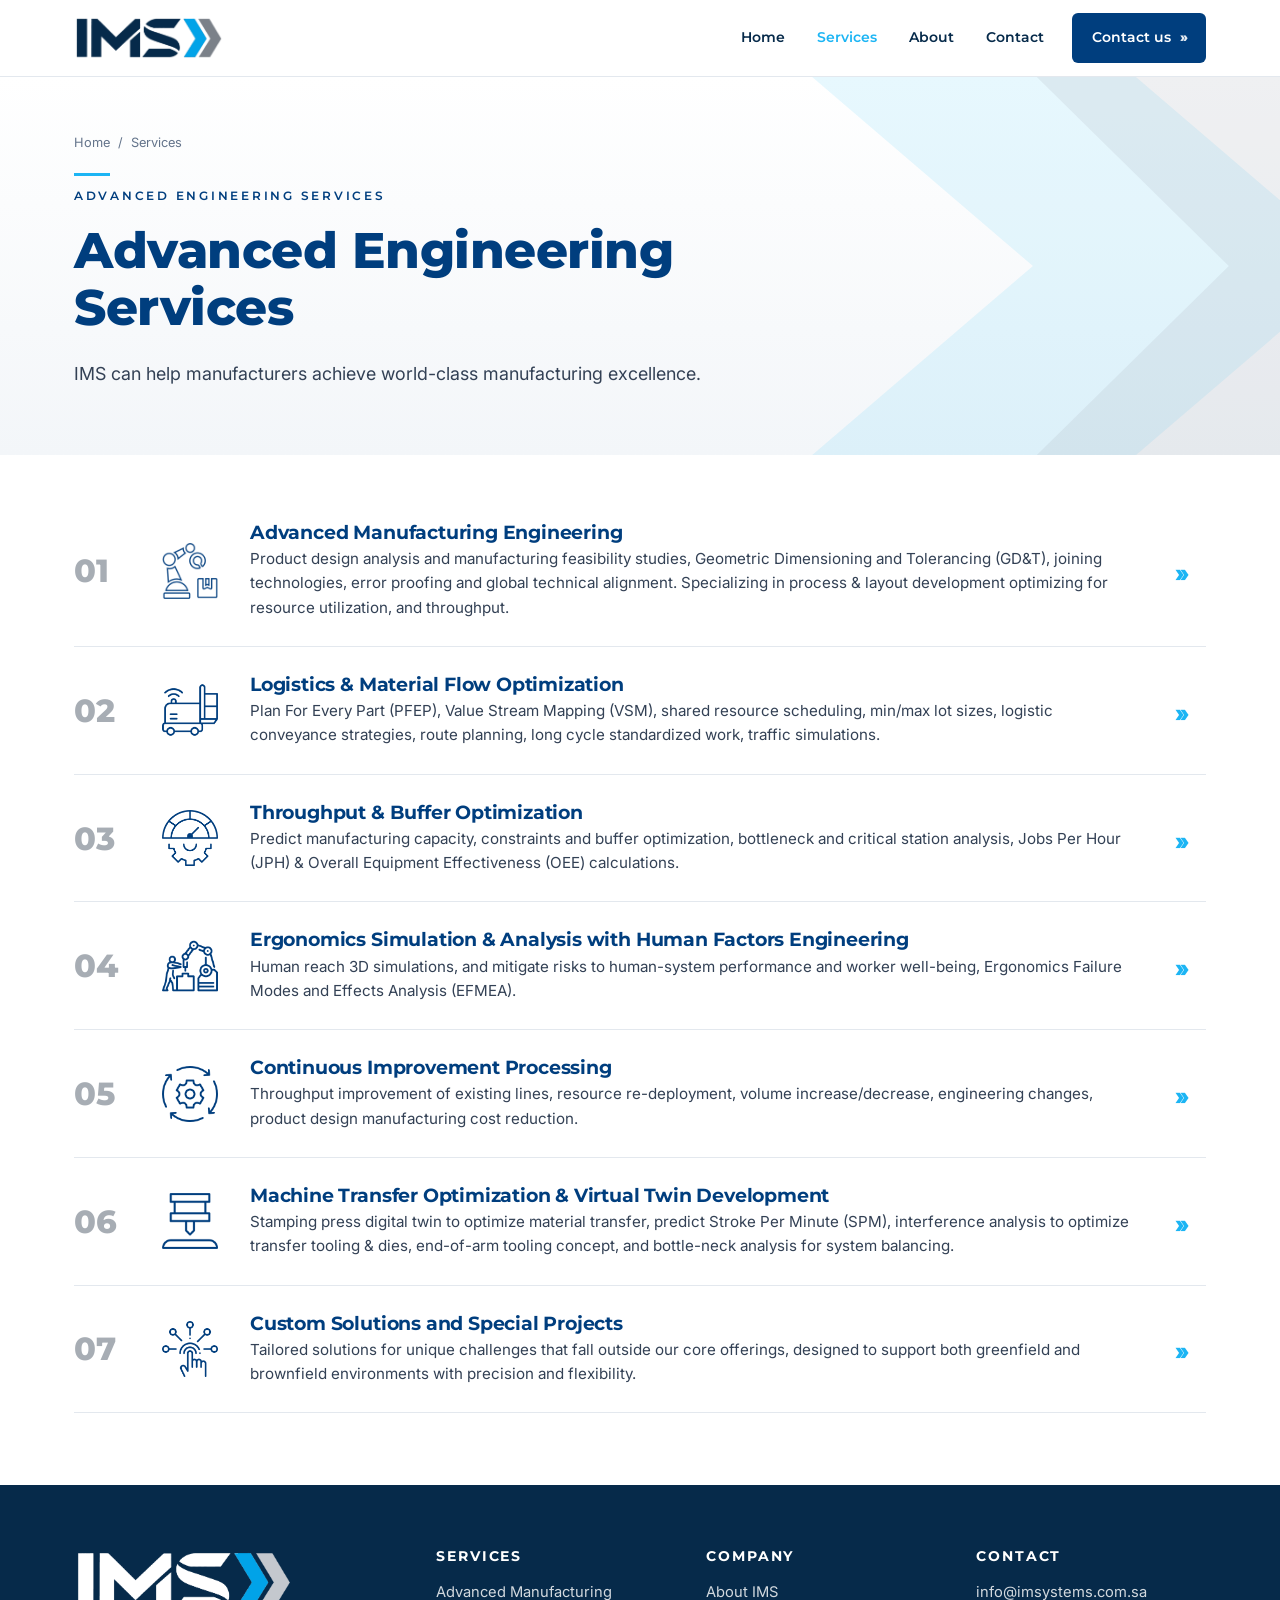
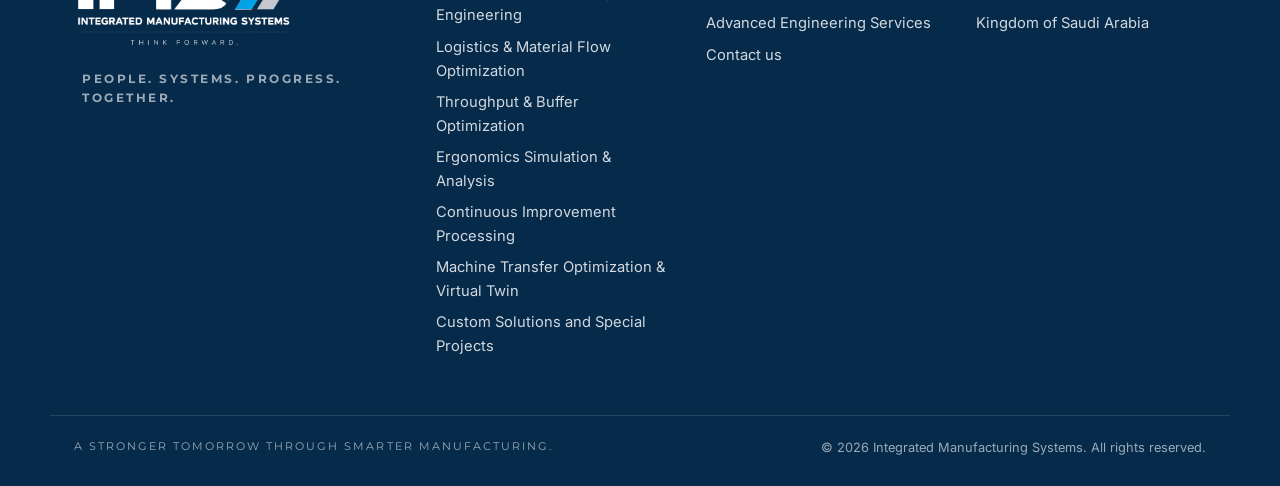
==== services/index.html @ 2db000b2 "Build the IMS static site from the CAT service sheets Seven service pages, services index, home, con" ====
<!DOCTYPE html>
<html lang="en">
<head>
<meta charset="utf-8">
<meta name="viewport" content="width=device-width, initial-scale=1">
<title>Services — Integrated Manufacturing Systems</title>
<meta name="description" content="Seven advanced engineering services: manufacturing engineering, logistics and material flow, throughput and buffer optimization, ergonomics simulation, continuous improvement, press transfer digital twins and special projects.">
<link rel="canonical" href="https://imsystems.com.sa/services/index.html">
<meta property="og:type" content="website">
<meta property="og:site_name" content="Integrated Manufacturing Systems">
<meta property="og:title" content="Services — Integrated Manufacturing Systems">
<meta property="og:description" content="Seven advanced engineering services: manufacturing engineering, logistics and material flow, throughput and buffer optimization, ergonomics simulation, continuous improvement, press transfer digital twins and special projects.">
<meta property="og:url" content="https://imsystems.com.sa/services/index.html">
<meta property="og:image" content="https://imsystems.com.sa/assets/brand/ims-logo.png">
<meta name="theme-color" content="#003E7E">
<link rel="icon" type="image/png" sizes="32x32" href="../assets/brand/favicon-32.png">
<link rel="icon" type="image/png" sizes="64x64" href="../assets/brand/favicon-64.png">
<link rel="apple-touch-icon" href="../assets/brand/apple-touch-icon.png">
<link rel="preconnect" href="https://fonts.googleapis.com">
<link rel="preconnect" href="https://fonts.gstatic.com" crossorigin>
<link href="https://fonts.googleapis.com/css2?family=Montserrat:wght@500;600;700;800&family=Inter:wght@400;500;600&display=swap" rel="stylesheet">
<link rel="stylesheet" href="../assets/css/site.css">
</head>
<body>
<a class="skip" href="#main">Skip to content</a>
<header class="site-header">
  <div class="wrap">
    <a class="brand" href="../index.html" aria-label="Integrated Manufacturing Systems home">
      <img src="../assets/brand/ims-wordmark.png" alt="Integrated Manufacturing Systems" width="170" height="50">
    </a>
    <button class="nav-toggle" aria-expanded="false" aria-controls="nav" aria-label="Menu"><span></span><span></span><span></span></button>
    <nav id="nav" class="nav">
      <ul>
        <li><a href="../index.html">Home</a></li>
        <li class="has-sub"><a href="../services/index.html" class="active" aria-haspopup="true">Services</a>
          <ul class="sub"><li><a href="../services/advanced-manufacturing-engineering.html"><span class="n">01</span>Advanced Manufacturing Engineering</a></li><li><a href="../services/logistics-material-flow-optimization.html"><span class="n">02</span>Logistics &amp; Material Flow Optimization</a></li><li><a href="../services/throughput-buffer-optimization.html"><span class="n">03</span>Throughput &amp; Buffer Optimization</a></li><li><a href="../services/ergonomics-simulation-human-factors.html"><span class="n">04</span>Ergonomics Simulation &amp; Analysis</a></li><li><a href="../services/continuous-improvement-processing.html"><span class="n">05</span>Continuous Improvement Processing</a></li><li><a href="../services/machine-transfer-optimization-virtual-twin.html"><span class="n">06</span>Machine Transfer Optimization &amp; Virtual Twin</a></li><li><a href="../services/custom-solutions-special-projects.html"><span class="n">07</span>Custom Solutions and Special Projects</a></li><li class="all"><a href="../services/index.html">All services <span class="arr" aria-hidden="true">&rsaquo;&rsaquo;</span></a></li></ul>
        </li>
        <li><a href="../index.html#about">About</a></li>
        <li><a href="../contact.html">Contact</a></li>
        <li class="cta"><a class="btn btn-primary" href="../contact.html">Contact us <span class="arr" aria-hidden="true">&rsaquo;&rsaquo;</span></a></li>
      </ul>
    </nav>
  </div>
</header>
<main id="main">

<section class="hero page-hero">
  <div class="chev-bg" aria-hidden="true"><i class="b1"></i><i class="b2"></i></div>
  <div class="wrap">
    <nav class="crumbs" aria-label="Breadcrumb"><a href="../index.html">Home</a><span>/</span><span>Services</span></nav>
    <p class="kicker">Advanced Engineering Services</p>
    <h1>Advanced Engineering Services</h1>
    <p class="lead">IMS can help manufacturers achieve world-class manufacturing excellence.</p>
  </div>
</section>
<section class="svc-list">
  <div class="wrap"><a class="svc-row" href="advanced-manufacturing-engineering.html">
  <span class="num">01</span>
  <img class="ico ico-n" src="../assets/icons/555bf17d9e-n.png" alt="" loading="lazy" width="64" height="64">
  <div><h3>Advanced Manufacturing Engineering</h3><p>Product design analysis and manufacturing feasibility studies, Geometric Dimensioning and Tolerancing (GD&amp;T), joining technologies, error proofing and global technical alignment. Specializing in process &amp; layout development optimizing for resource utilization, and throughput.</p></div>
  <span class="more"><span class="arr" aria-hidden="true">&rsaquo;&rsaquo;</span></span>
</a><a class="svc-row" href="logistics-material-flow-optimization.html">
  <span class="num">02</span>
  <img class="ico ico-n" src="../assets/icons/31b74d6e16-n.png" alt="" loading="lazy" width="64" height="64">
  <div><h3>Logistics &amp; Material Flow Optimization</h3><p>Plan For Every Part (PFEP), Value Stream Mapping (VSM), shared resource scheduling, min/max lot sizes, logistic conveyance strategies, route planning, long cycle standardized work, traffic simulations.</p></div>
  <span class="more"><span class="arr" aria-hidden="true">&rsaquo;&rsaquo;</span></span>
</a><a class="svc-row" href="throughput-buffer-optimization.html">
  <span class="num">03</span>
  <img class="ico ico-n" src="../assets/icons/7455bfca77-n.png" alt="" loading="lazy" width="64" height="64">
  <div><h3>Throughput &amp; Buffer Optimization</h3><p>Predict manufacturing capacity, constraints and buffer optimization, bottleneck and critical station analysis, Jobs Per Hour (JPH) &amp; Overall Equipment Effectiveness (OEE) calculations.</p></div>
  <span class="more"><span class="arr" aria-hidden="true">&rsaquo;&rsaquo;</span></span>
</a><a class="svc-row" href="ergonomics-simulation-human-factors.html">
  <span class="num">04</span>
  <img class="ico ico-n" src="../assets/icons/2e7cdf34a5-n.png" alt="" loading="lazy" width="64" height="64">
  <div><h3>Ergonomics Simulation &amp; Analysis with Human Factors Engineering</h3><p>Human reach 3D simulations, and mitigate risks to human-system performance and worker well-being, Ergonomics Failure Modes and Effects Analysis (EFMEA).</p></div>
  <span class="more"><span class="arr" aria-hidden="true">&rsaquo;&rsaquo;</span></span>
</a><a class="svc-row" href="continuous-improvement-processing.html">
  <span class="num">05</span>
  <img class="ico ico-n" src="../assets/icons/ccd4ab29f4-n.png" alt="" loading="lazy" width="64" height="64">
  <div><h3>Continuous Improvement Processing</h3><p>Throughput improvement of existing lines, resource re-deployment, volume increase/decrease, engineering changes, product design manufacturing cost reduction.</p></div>
  <span class="more"><span class="arr" aria-hidden="true">&rsaquo;&rsaquo;</span></span>
</a><a class="svc-row" href="machine-transfer-optimization-virtual-twin.html">
  <span class="num">06</span>
  <img class="ico ico-n" src="../assets/icons/86a2eb53f9-n.png" alt="" loading="lazy" width="64" height="64">
  <div><h3>Machine Transfer Optimization &amp; Virtual Twin Development</h3><p>Stamping press digital twin to optimize material transfer, predict Stroke Per Minute (SPM), interference analysis to optimize transfer tooling &amp; dies, end-of-arm tooling concept, and bottle-neck analysis for system balancing.</p></div>
  <span class="more"><span class="arr" aria-hidden="true">&rsaquo;&rsaquo;</span></span>
</a><a class="svc-row" href="custom-solutions-special-projects.html">
  <span class="num">07</span>
  <img class="ico ico-n" src="../assets/icons/bcd953792a-n.png" alt="" loading="lazy" width="64" height="64">
  <div><h3>Custom Solutions and Special Projects</h3><p>Tailored solutions for unique challenges that fall outside our core offerings, designed to support both greenfield and brownfield environments with precision and flexibility.</p></div>
  <span class="more"><span class="arr" aria-hidden="true">&rsaquo;&rsaquo;</span></span>
</a></div>
</section>
</main>
<footer class="site-footer">
  <div class="wrap grid-4">
    <div class="f-brand">
      <img src="../assets/brand/ims-logo-white.png" alt="Integrated Manufacturing Systems — Think Forward." width="220" height="100">
      <p class="tag">People. Systems. Progress. Together.</p>
    </div>
    <div>
      <h4>Services</h4>
      <ul class="f-links"><li><a href="../services/advanced-manufacturing-engineering.html">Advanced Manufacturing Engineering</a></li><li><a href="../services/logistics-material-flow-optimization.html">Logistics &amp; Material Flow Optimization</a></li><li><a href="../services/throughput-buffer-optimization.html">Throughput &amp; Buffer Optimization</a></li><li><a href="../services/ergonomics-simulation-human-factors.html">Ergonomics Simulation &amp; Analysis</a></li><li><a href="../services/continuous-improvement-processing.html">Continuous Improvement Processing</a></li><li><a href="../services/machine-transfer-optimization-virtual-twin.html">Machine Transfer Optimization &amp; Virtual Twin</a></li><li><a href="../services/custom-solutions-special-projects.html">Custom Solutions and Special Projects</a></li></ul>
    </div>
    <div>
      <h4>Company</h4>
      <ul class="f-links">
        <li><a href="../index.html#about">About IMS</a></li>
        <li><a href="../services/index.html">Advanced Engineering Services</a></li>
        <li><a href="../contact.html">Contact us</a></li>
      </ul>
    </div>
    <div>
      <h4>Contact</h4>
      <ul class="f-links">
        <li><a href="mailto:info@imsystems.com.sa">info@imsystems.com.sa</a></li>
        
        <li>Kingdom of Saudi Arabia</li>
      </ul>
    </div>
  </div>
  <div class="wrap f-bottom">
    <span>A stronger tomorrow through smarter manufacturing.</span>
    <span>&copy; 2026 Integrated Manufacturing Systems. All rights reserved.</span>
  </div>
</footer>
<script src="../assets/js/site.js"></script>
</body>
</html>
---- assets/css/site.css ----
/* IMS — Integrated Manufacturing Systems
   Colour identity: Deep Engineering Blue #003E7E (primary), Forward Blue #1CB5F4 (accent, sparingly),
   Precision Silver #A7ADB4 (secondary accent), Graphite #334155 (type), White (dominant), Cool Light Gray #F3F6F9. */

:root {
  --navy: #003E7E;
  --navy-deep: #062a4a;
  --blue: #1CB5F4;
  --silver: #A7ADB4;
  --graphite: #334155;
  --ink: #0f172a;
  --white: #ffffff;
  --gray: #F3F6F9;
  --line: #e3e8ee;
  --muted: #64748b;
  --font-head: "Montserrat", "Segoe UI", Arial, sans-serif;
  --font-body: "Inter", "Segoe UI", Arial, sans-serif;
  --wrap: 1180px;
  --radius: 6px;
  --shadow: 0 10px 30px rgba(0, 62, 126, 0.08);
}

* { box-sizing: border-box; }
html { scroll-behavior: smooth; -webkit-text-size-adjust: 100%; }
body {
  margin: 0;
  font-family: var(--font-body);
  font-size: 16px;
  line-height: 1.6;
  color: var(--graphite);
  background: var(--white);
}
img { max-width: 100%; height: auto; display: block; }
a { color: var(--navy); text-decoration: none; }
a:hover { color: var(--blue); }
h1, h2, h3, h4 { font-family: var(--font-head); color: var(--navy); line-height: 1.15; margin: 0 0 .5em; letter-spacing: -0.01em; }
h1 { font-size: clamp(2rem, 4.2vw, 3.1rem); font-weight: 800; }
h2 { font-size: clamp(1.6rem, 2.8vw, 2.2rem); font-weight: 700; }
h3 { font-size: 1.15rem; font-weight: 700; }
h4 { font-size: .85rem; font-weight: 700; letter-spacing: .14em; text-transform: uppercase; }
p { margin: 0 0 1em; }
strong { font-weight: 600; color: var(--ink); }
.lead { font-size: 1.12rem; color: var(--graphite); }
.lead.big { font-size: 1.4rem; line-height: 1.5; color: var(--navy-deep); }
.wrap { max-width: var(--wrap); margin: 0 auto; padding: 0 24px; position: relative; }
.grid-2 { display: grid; grid-template-columns: 1fr 1fr; gap: 48px; align-items: start; }
.grid-3 { display: grid; grid-template-columns: repeat(3, 1fr); gap: 28px; }
.grid-4 { display: grid; grid-template-columns: 1.4fr 1fr 1fr 1fr; gap: 40px; }
.gap { gap: 40px; }
.v-center { align-items: center; }
.mt { margin-top: 2rem; }
section { padding: 72px 0; }
.skip { position: absolute; left: -999px; top: 0; background: var(--navy); color: #fff; padding: 8px 12px; }
.skip:focus { left: 8px; z-index: 100; }

/* kicker with a short Forward-Blue rule, like the brochure */
.kicker {
  font-family: var(--font-head);
  font-size: .78rem;
  font-weight: 600;
  letter-spacing: .22em;
  text-transform: uppercase;
  color: var(--navy);
  margin: 0 0 1rem;
}
.kicker::before { content: ""; display: block; width: 36px; height: 3px; background: var(--blue); margin-bottom: 10px; }
.kicker.light { color: #fff; }
.arr { font-family: var(--font-head); font-weight: 800; letter-spacing: -0.15em; margin-left: .35em; color: var(--blue); }
.btn .arr { color: inherit; opacity: .9; }

/* buttons */
.btn {
  display: inline-flex; align-items: center; gap: 4px;
  font-family: var(--font-head); font-weight: 700; font-size: .92rem;
  padding: 13px 22px; border-radius: var(--radius); border: 2px solid transparent;
  transition: background .18s, color .18s, border-color .18s, transform .18s;
}
.btn-primary { background: var(--navy); color: #fff; }
.btn-primary:hover { background: var(--navy-deep); color: #fff; transform: translateY(-1px); }
.btn-ghost { border-color: var(--navy); color: var(--navy); background: transparent; }
.btn-ghost:hover { border-color: var(--blue); color: var(--blue); }
.btn-light { background: #fff; color: var(--navy); }
.btn-light:hover { background: var(--blue); color: #fff; }

/* header */
.site-header { position: sticky; top: 0; z-index: 50; background: rgba(255,255,255,.96); backdrop-filter: blur(8px); border-bottom: 1px solid var(--line); }
.site-header .wrap { display: flex; align-items: center; justify-content: space-between; height: 76px; }
.brand img { width: 150px; height: auto; }
.nav ul { list-style: none; margin: 0; padding: 0; display: flex; align-items: center; gap: 4px; }
.nav > ul > li > a { display: block; padding: 10px 14px; font-family: var(--font-head); font-weight: 600; font-size: .9rem; color: var(--navy-deep); border-radius: var(--radius); }
.nav > ul > li > a:hover, .nav > ul > li > a.active { color: var(--blue); }
.nav .cta { margin-left: 10px; }
.nav .cta a { padding: 11px 18px; color: #fff; }
.nav .cta a:hover { color: #fff; }
.has-sub { position: relative; }
.nav .sub {
  position: absolute; top: 100%; left: 0; min-width: 320px; background: #fff; border: 1px solid var(--line);
  border-top: 3px solid var(--blue); box-shadow: var(--shadow); padding: 8px 0; display: none; flex-direction: column; align-items: stretch; gap: 0;
}
.sub li { width: 100%; }
.nav .has-sub:hover .sub, .nav .has-sub:focus-within .sub, .nav .has-sub.open .sub { display: flex; }
.sub li a { display: flex; gap: 12px; align-items: baseline; padding: 9px 18px; font-size: .9rem; color: var(--graphite); }
.sub li a:hover { background: var(--gray); color: var(--navy); }
.sub .n { font-family: var(--font-head); font-weight: 700; color: var(--silver); font-size: .75rem; }
.sub .all a { color: var(--navy); font-weight: 600; border-top: 1px solid var(--line); margin-top: 6px; padding-top: 12px; }
.nav-toggle { display: none; background: none; border: 0; width: 44px; height: 44px; cursor: pointer; padding: 10px; }
.nav-toggle span { display: block; height: 2px; background: var(--navy); margin: 5px 0; transition: transform .2s, opacity .2s; }

/* hero + angular chevron backdrop (brand graphic element) */
.hero { position: relative; overflow: hidden; background: linear-gradient(180deg, #fff 0%, var(--gray) 100%); padding: 64px 0 56px; }
.chev-bg { position: absolute; inset: 0; pointer-events: none; }
.chev-bg i { position: absolute; display: block; }
.chev-bg .b1 { right: -6%; top: -10%; width: 46%; height: 120%; background: rgba(28,181,244,.10); clip-path: polygon(0 0, 55% 0, 100% 50%, 55% 100%, 0 100%, 45% 50%); }
.chev-bg .b2 { right: -18%; top: -10%; width: 40%; height: 120%; background: rgba(167,173,180,.18); clip-path: polygon(0 0, 55% 0, 100% 50%, 55% 100%, 0 100%, 45% 50%); }
.chev-bg .b3 { left: -22%; bottom: -60%; width: 40%; height: 120%; background: rgba(0,62,126,.06); clip-path: polygon(0 0, 55% 0, 100% 50%, 55% 100%, 0 100%, 45% 50%); }
.chev-bg.small .b1 { right: -10%; width: 60%; }
.chev-bg.small .b2 { right: -30%; width: 55%; }
.hero .grid-2 { align-items: center; }
.hero-text h1 { margin-bottom: .6em; }
.hero-media img { width: 100%; max-height: 520px; object-fit: contain; filter: drop-shadow(0 24px 40px rgba(0,62,126,.18)); }
.home-hero { padding: 72px 0 40px; }
.actions { display: flex; flex-wrap: wrap; gap: 12px; margin-top: 1.4rem; }
.page-hero { padding: 56px 0 48px; }
.page-hero h1 { max-width: 780px; }
.crumbs { font-size: .8rem; color: var(--muted); margin-bottom: 1.2rem; display: flex; gap: 8px; }
.crumbs a { color: var(--muted); }
.crumbs a:hover { color: var(--blue); }

/* pillars strip: DESIGN. SIMULATE. OPTIMIZE. */
.pillars { padding: 28px 0; border-top: 1px solid var(--line); border-bottom: 1px solid var(--line); }
.pillar-row { display: flex; align-items: center; gap: 20px; }
.pillar-row.right { justify-content: flex-end; }
.chev { width: 54px; height: 36px; flex: none; }
.pillar-words { display: flex; flex-wrap: wrap; gap: 6px 28px; font-family: var(--font-head); font-weight: 700; letter-spacing: .28em; text-transform: uppercase; font-size: .9rem; color: var(--navy); }
.pillar-sub { margin: 10px 0 0 74px; font-family: var(--font-head); letter-spacing: .32em; text-transform: uppercase; font-size: .72rem; color: var(--silver); }

/* about */
.about .panel { position: relative; overflow: hidden; background: var(--gray); border-radius: var(--radius); padding: 40px; display: flex; align-items: center; justify-content: center; min-height: 420px; }
.about .panel img { position: relative; z-index: 1; filter: drop-shadow(0 18px 30px rgba(0,62,126,.18)); }
.panel { background: var(--gray); border-radius: var(--radius); padding: 32px; }

/* sections */
.sec-head { max-width: 820px; margin-bottom: 40px; }
.sec-head.with-chev { display: flex; align-items: center; gap: 18px; }
.sec-head.with-chev h2 { margin: 0; }
.sec-head.with-chev h2 strong { color: var(--navy); font-weight: 800; }
.services { background: var(--gray); }
.card { background: #fff; border-radius: var(--radius); padding: 28px; border: 1px solid var(--line); display: flex; flex-direction: column; gap: 10px; transition: transform .18s, box-shadow .18s, border-color .18s; color: var(--graphite); }
.card:hover { transform: translateY(-4px); box-shadow: var(--shadow); border-color: rgba(28,181,244,.5); color: var(--graphite); }
.card-top { display: flex; align-items: center; justify-content: space-between; }
.card .num { font-family: var(--font-head); font-weight: 800; font-size: 1.6rem; color: var(--silver); }
.ico { width: 56px; height: 56px; object-fit: contain; }
.card h3 { margin: 6px 0 0; font-size: 1.1rem; }
.card p { font-size: .93rem; margin: 0; flex: 1; }
.more { font-family: var(--font-head); font-weight: 700; font-size: .85rem; color: var(--blue); margin-top: 6px; }

/* navy band */
.band-navy { background: var(--navy); color: #fff; position: relative; overflow: hidden; }
.band-navy h2, .band-navy .lead { color: #fff; }
.band-navy::after { content: ""; position: absolute; right: -8%; top: -20%; width: 34%; height: 140%; background: rgba(255,255,255,.06); clip-path: polygon(0 0, 55% 0, 100% 50%, 55% 100%, 0 100%, 45% 50%); }
.band-cta { display: flex; justify-content: flex-end; }

/* services index list */
.svc-list { padding-top: 40px; }
.svc-row { display: grid; grid-template-columns: 64px 64px 1fr 40px; gap: 24px; align-items: center; padding: 26px 0; border-bottom: 1px solid var(--line); color: var(--graphite); }
.svc-row:hover { color: var(--graphite); }
.svc-row:hover h3 { color: var(--blue); }
.svc-row .num { font-family: var(--font-head); font-weight: 800; font-size: 2rem; color: var(--silver); }
.svc-row h3 { margin: 0 0 4px; font-size: 1.2rem; }
.svc-row p { margin: 0; font-size: .95rem; }
.svc-row .more { font-size: 1.6rem; }

/* service page */
.svc-hero { padding: 48px 0 40px; }
.num-title { display: flex; align-items: flex-start; gap: 18px; }
.big-num { font-family: var(--font-head); font-weight: 800; font-size: clamp(4rem, 8vw, 6rem); line-height: .85; color: var(--blue); }
.question { background: var(--navy); color: #fff; padding: 56px 0; position: relative; overflow: hidden; }
.question .wrap { display: flex; align-items: center; gap: 32px; }
.question h2 { color: #fff; font-weight: 600; font-size: clamp(1.4rem, 2.6vw, 2rem); max-width: 720px; margin: 0; }
.qmark { font-family: var(--font-head); font-weight: 800; font-size: 9rem; line-height: .8; color: rgba(255,255,255,.14); position: absolute; right: 8%; top: -14px; }
.question::before { content: ""; position: absolute; left: -6%; top: 0; width: 18%; height: 100%; background: rgba(28,181,244,.18); clip-path: polygon(0 0, 55% 0, 100% 50%, 55% 100%, 0 100%, 45% 50%); }
.chev-list { list-style: none; padding: 0; margin: 0; }
.chev-list li { position: relative; padding-left: 28px; margin-bottom: 12px; }
.chev-list li::before { content: "\203A\203A"; position: absolute; left: 0; top: -2px; font-family: var(--font-head); font-weight: 800; letter-spacing: -0.15em; color: var(--blue); font-size: 1.15rem; }
.tick-list { list-style: none; padding: 0; margin: 0; }
.tick-list li { position: relative; padding-left: 24px; margin-bottom: 10px; font-size: .95rem; }
.tick-list li::before { content: ""; position: absolute; left: 0; top: 9px; width: 10px; height: 10px; background: var(--navy); clip-path: polygon(0 0, 55% 0, 100% 50%, 55% 100%, 0 100%, 45% 50%); }
.tick-list.two-col { columns: 2; column-gap: 32px; }
.tick-list.two-col li { break-inside: avoid; }
.scope h3 { margin-bottom: 1rem; }

.inputs { background: var(--gray); }
.input-grid { display: grid; grid-template-columns: repeat(auto-fit, minmax(190px, 1fr)); gap: 20px; }
.input-card { display: flex; flex-direction: column; }
.input-head { display: flex; gap: 10px; align-items: flex-start; min-height: 64px; margin-bottom: 12px; }
.input-head .num { font-family: var(--font-head); font-weight: 800; font-size: 2.2rem; line-height: 1; color: var(--navy); }
.input-head h3 { font-size: .95rem; margin: 4px 0 0; line-height: 1.25; }
.input-body { background: var(--navy); color: #fff; border-radius: var(--radius); padding: 20px 18px 16px; flex: 1; display: flex; flex-direction: column; justify-content: space-between; gap: 18px; min-height: 200px; }
.input-body p { margin: 0; font-size: .92rem; line-height: 1.45; }
.input-body .ico { width: 64px; height: 64px; align-self: flex-end; opacity: .95; }

.deliv-grid { gap: 8px 48px; }
.deliv { display: flex; gap: 18px; padding: 22px 0; border-bottom: 1px solid var(--line); }
.deliv .ico { width: 58px; height: 58px; flex: none; }
.deliv h3 { font-size: 1.05rem; margin-bottom: .35em; }
.deliv p { margin: 0; font-size: .93rem; }

.case { background: var(--gray); }
.steps { display: grid; grid-template-columns: repeat(auto-fit, minmax(220px, 1fr)); gap: 20px; }
.step { margin: 0; background: #fff; border: 1px solid var(--line); border-radius: var(--radius); overflow: hidden; }
.step img { width: 100%; aspect-ratio: 3/4; object-fit: cover; }
.step figcaption { padding: 14px 16px 16px; font-size: .88rem; }
.step .lbl { display: block; font-family: var(--font-head); font-weight: 700; font-size: .75rem; letter-spacing: .12em; text-transform: uppercase; color: var(--silver); margin-bottom: 6px; }
.step p { margin: 8px 0 0; }
.tag { display: inline-block; font-family: var(--font-head); font-weight: 700; font-size: .72rem; letter-spacing: .06em; padding: 3px 8px; border-radius: 3px; text-transform: uppercase; }
.tag.red { background: #fde8e8; color: #b91c1c; }
.tag.amber { background: #fff4d6; color: #92400e; }
.tag.green { background: #e2f7ea; color: #15803d; }
.compare .cmp { margin: 0; }
.compare .pair { display: grid; grid-template-columns: 1fr 1fr; gap: 10px; background: var(--gray); padding: 10px; border-radius: var(--radius); }
.compare .pair img { width: 100%; aspect-ratio: 4/3; object-fit: cover; background: #fff; border: 1px solid var(--line); }
.compare figcaption { padding: 12px 4px; font-family: var(--font-head); font-weight: 600; color: var(--navy); display: flex; gap: 10px; align-items: center; }
.gallery { background: var(--gray); }
.gal { display: grid; grid-template-columns: repeat(auto-fit, minmax(280px, 1fr)); gap: 20px; }
.gal figure { margin: 0; background: #fff; border: 1px solid var(--line); border-radius: var(--radius); overflow: hidden; }
.gal figure.wide { grid-column: 1 / -1; }
.gal img { width: 100%; aspect-ratio: 16/10; object-fit: cover; }
.gal figure.wide img { aspect-ratio: auto; }
.gal figcaption { padding: 12px 16px; font-size: .88rem; color: var(--muted); }

/* CTA band, echoes the service sheet footer */
.cta-band { background: var(--gray); padding: 0; }
.cta-band .grid-2 { grid-template-columns: 320px 1fr; gap: 40px; }
.cta-block { background: var(--navy); color: #fff; font-family: var(--font-head); font-weight: 800; font-size: 2rem; padding: 48px 32px; clip-path: polygon(0 0, 88% 0, 100% 50%, 88% 100%, 0 100%); }
.cta-text { padding: 24px 0; }
.cta-text .lead { margin-bottom: .6rem; color: var(--navy-deep); }
.mail { font-family: var(--font-head); font-weight: 700; color: var(--navy); }
.mail::before { content: "\2709"; margin-right: 8px; color: var(--blue); }
.pager { display: grid; grid-template-columns: 1fr auto 1fr; gap: 20px; padding: 32px 24px; align-items: center; }
.pager a { display: flex; flex-direction: column; font-family: var(--font-head); font-weight: 700; color: var(--navy); }
.pager small { font-weight: 500; color: var(--muted); font-size: .72rem; letter-spacing: .1em; text-transform: uppercase; }
.pager .next { text-align: right; }
.pager .all { color: var(--blue); }

/* special projects */
.samples { background: var(--gray); }
.sample { position: relative; background: var(--navy); color: #fff; border-radius: var(--radius); padding: 30px 32px 28px; overflow: hidden; }
.sample h3 { color: #fff; margin-bottom: .5em; position: relative; }
.sample p { margin: 0; font-size: .95rem; position: relative; }
.sample .num { position: absolute; right: 18px; bottom: -22px; font-family: var(--font-head); font-weight: 800; font-size: 6rem; color: rgba(255,255,255,.08); line-height: 1; }
.intro { padding-bottom: 24px; }

/* contact */
.c-card .c-item { margin-bottom: 22px; }
.c-card h3 { font-size: .8rem; letter-spacing: .16em; text-transform: uppercase; color: var(--silver); margin-bottom: .3em; }
.c-card p { margin: 0; font-size: 1.05rem; }

/* footer */
.site-footer { background: var(--navy-deep); color: rgba(255,255,255,.82); padding: 64px 0 28px; font-size: .92rem; }
.site-footer h4 { color: #fff; margin-bottom: 1rem; }
.site-footer a { color: rgba(255,255,255,.82); }
.site-footer a:hover { color: var(--blue); }
.f-links { list-style: none; padding: 0; margin: 0; }
.f-links li { margin-bottom: 8px; }
.f-brand img { width: 220px; margin-bottom: 18px; }
.f-brand .tag { font-family: var(--font-head); letter-spacing: .22em; text-transform: uppercase; font-size: .72rem; color: rgba(255,255,255,.6); }
.f-bottom { display: flex; justify-content: space-between; flex-wrap: wrap; gap: 10px; margin-top: 48px; padding-top: 22px; border-top: 1px solid rgba(255,255,255,.12); font-size: .8rem; color: rgba(255,255,255,.6); }
.f-bottom span:first-child { font-family: var(--font-head); letter-spacing: .18em; text-transform: uppercase; font-size: .7rem; }

/* responsive */
@media (max-width: 1000px) {
  .grid-3 { grid-template-columns: 1fr 1fr; }
  .grid-4 { grid-template-columns: 1fr 1fr; }
  .nav .cta { display: none; }
}
@media (max-width: 820px) {
  section { padding: 56px 0; }
  .grid-2 { grid-template-columns: 1fr; gap: 32px; }
  .hero .grid-2 { gap: 24px; }
  .hero-media img { max-height: 340px; }
  .cta-band .grid-2 { grid-template-columns: 1fr; gap: 0; }
  .cta-block { clip-path: polygon(0 0, 100% 0, 100% 80%, 50% 100%, 0 80%); padding: 32px; font-size: 1.6rem; }
  .cta-text { padding: 24px; }
  .band-cta { justify-content: flex-start; }
  .svc-row { grid-template-columns: 48px 1fr 32px; }
  .svc-row .ico { display: none; }
  .qmark { font-size: 6rem; right: 4%; }
  .pillar-sub { margin-left: 0; }
  .tick-list.two-col { columns: 1; }
  .pager { grid-template-columns: 1fr; text-align: left; }
  .pager .next { text-align: left; }
  /* mobile nav */
  .nav-toggle { display: block; }
  .nav { position: absolute; top: 76px; left: 0; right: 0; background: #fff; border-bottom: 1px solid var(--line); box-shadow: var(--shadow); display: none; }
  .nav.open { display: block; }
  .nav ul { flex-direction: column; align-items: stretch; gap: 0; padding: 8px 0; }
  .nav > ul > li > a { padding: 14px 24px; }
  .nav .sub { position: static; display: none; border: 0; box-shadow: none; padding: 0 0 8px; background: var(--gray); }
  .nav .has-sub:hover .sub, .nav .has-sub:focus-within .sub { display: none; }
  .nav .has-sub.open .sub, .nav .has-sub.open:hover .sub { display: flex; }
  .nav .cta { display: block; padding: 8px 24px; }
}
@media (max-width: 560px) {
  .grid-3, .grid-4 { grid-template-columns: 1fr; }
  .input-grid { grid-template-columns: 1fr 1fr; }
  .num-title { flex-direction: column; gap: 4px; }
  .brand img { width: 128px; }
}
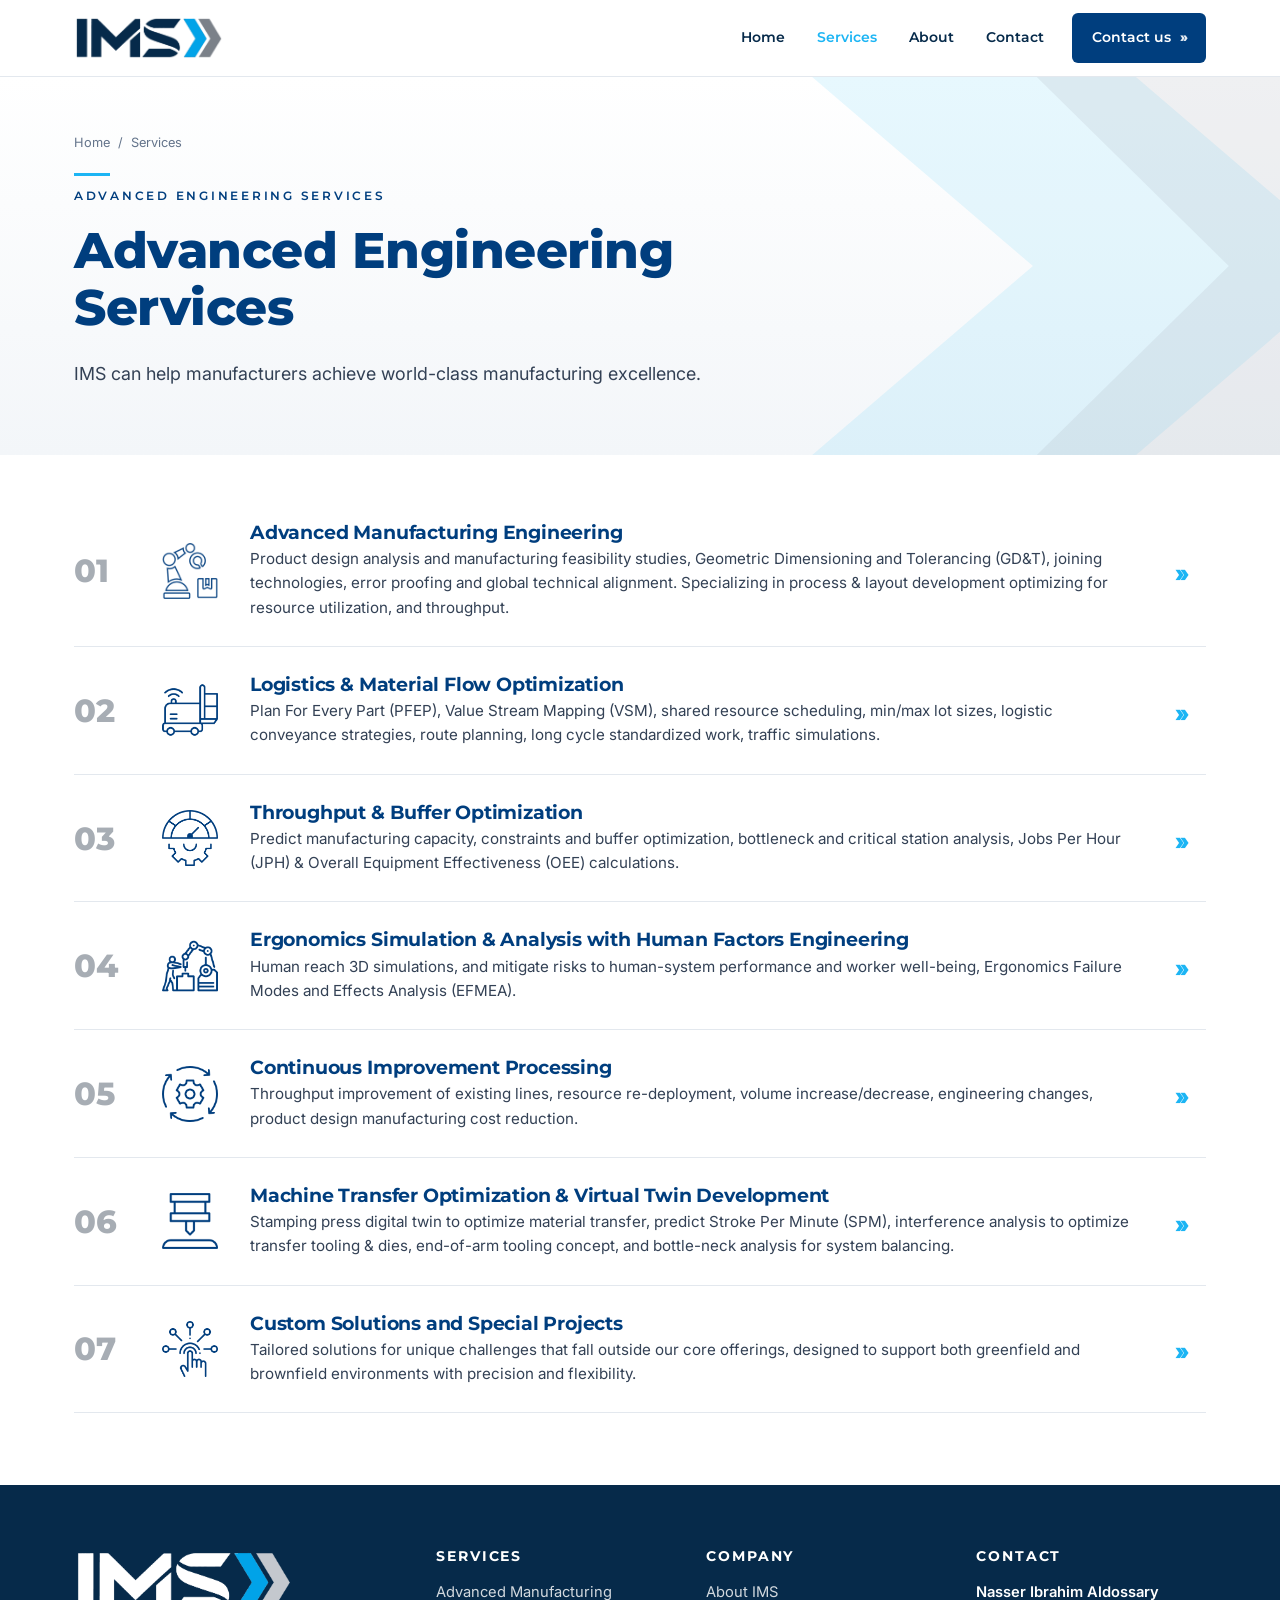
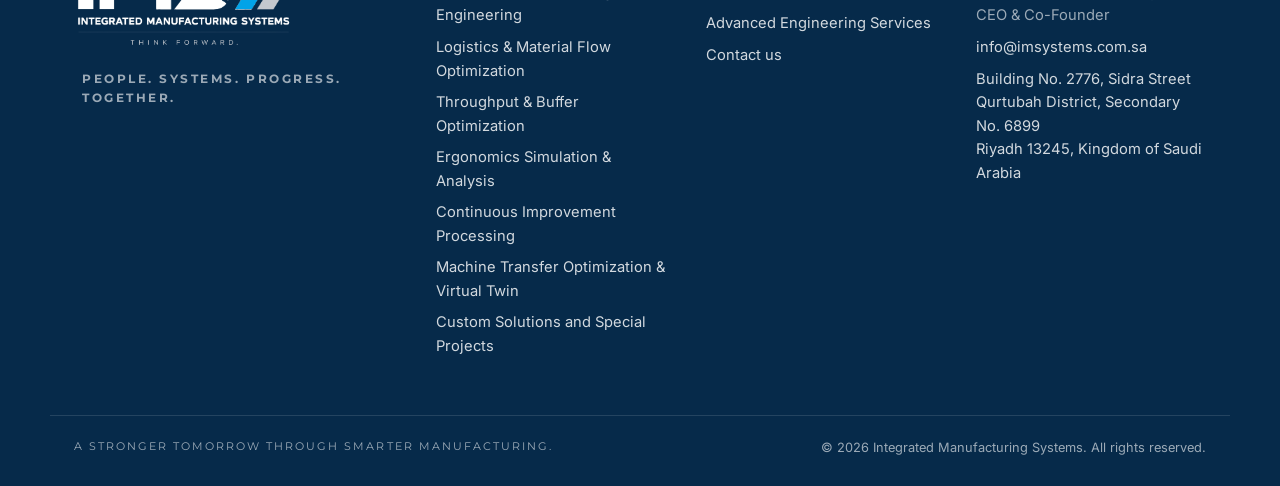
==== commit 248679e1: "Add IMS registered address and contact person from the MSA Riyadh address and CEO & Co-Founder name " ====
--- a/services/index.html
+++ b/services/index.html
@@ -113,9 +113,10 @@
     <div>
       <h4>Contact</h4>
       <ul class="f-links">
+        <li><strong>Nasser Ibrahim Aldossary</strong><br><span class="muted">CEO &amp; Co-Founder</span></li>
         <li><a href="mailto:info@imsystems.com.sa">info@imsystems.com.sa</a></li>
         
-        <li>Kingdom of Saudi Arabia</li>
+        <li>Building No. 2776, Sidra Street<br>Qurtubah District, Secondary No. 6899<br>Riyadh 13245, Kingdom of Saudi Arabia</li>
       </ul>
     </div>
   </div>
--- a/assets/css/site.css
+++ b/assets/css/site.css
@@ -217,8 +217,8 @@
 .tag.amber { background: #fff4d6; color: #92400e; }
 .tag.green { background: #e2f7ea; color: #15803d; }
 .compare .cmp { margin: 0; }
-.compare .pair { display: grid; grid-template-columns: 1fr 1fr; gap: 10px; background: var(--gray); padding: 10px; border-radius: var(--radius); }
-.compare .pair img { width: 100%; aspect-ratio: 4/3; object-fit: cover; background: #fff; border: 1px solid var(--line); }
+.compare .cmp-img { display: flex; align-items: center; justify-content: center; background: #fff; border: 1px solid var(--line); border-radius: var(--radius); padding: 16px; height: 300px; }
+.compare .cmp-img img { max-height: 100%; width: auto; max-width: 100%; object-fit: contain; image-rendering: auto; }
 .compare figcaption { padding: 12px 4px; font-family: var(--font-head); font-weight: 600; color: var(--navy); display: flex; gap: 10px; align-items: center; }
 .gallery { background: var(--gray); }
 .gal { display: grid; grid-template-columns: repeat(auto-fit, minmax(280px, 1fr)); gap: 20px; }
@@ -254,6 +254,9 @@
 .c-card .c-item { margin-bottom: 22px; }
 .c-card h3 { font-size: .8rem; letter-spacing: .16em; text-transform: uppercase; color: var(--silver); margin-bottom: .3em; }
 .c-card p { margin: 0; font-size: 1.05rem; }
+.muted { color: var(--muted); font-size: .92rem; }
+.site-footer .muted { color: rgba(255,255,255,.6); }
+.site-footer strong { color: #fff; }
 
 /* footer */
 .site-footer { background: var(--navy-deep); color: rgba(255,255,255,.82); padding: 64px 0 28px; font-size: .92rem; }
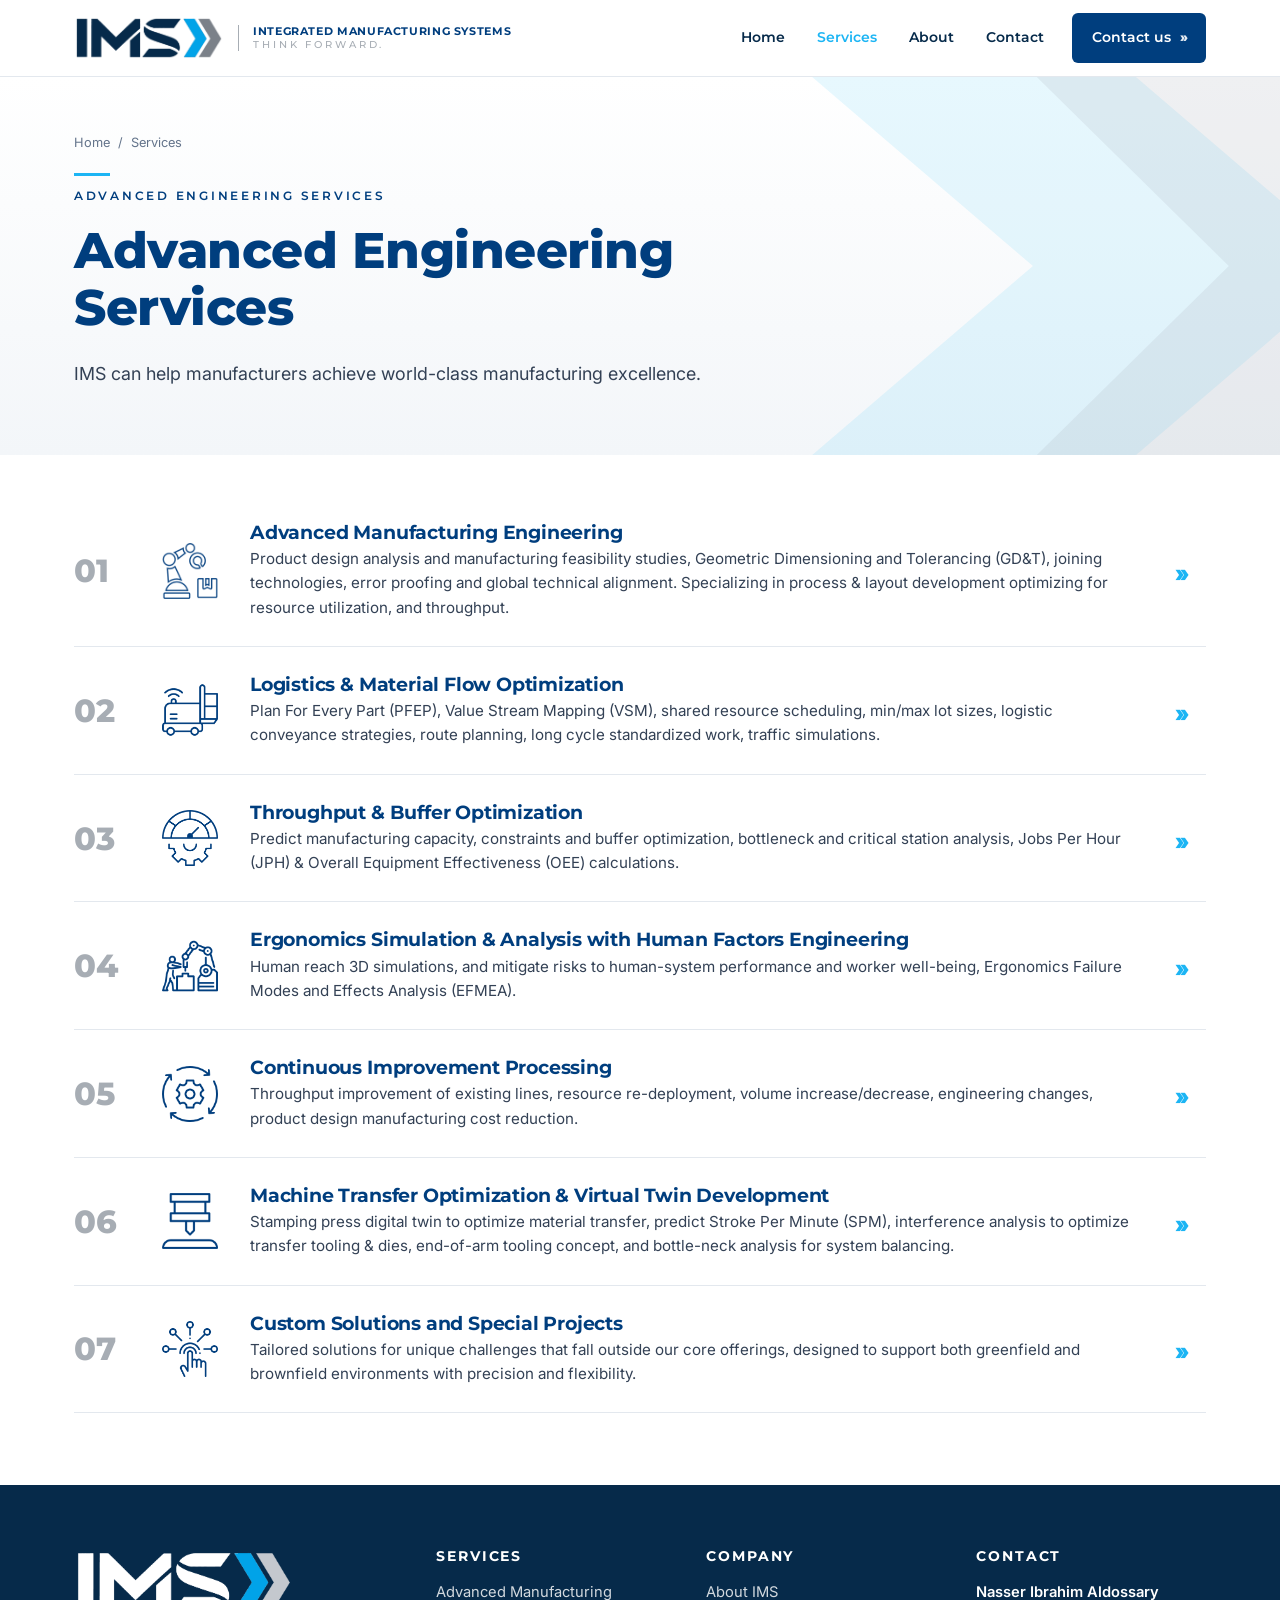
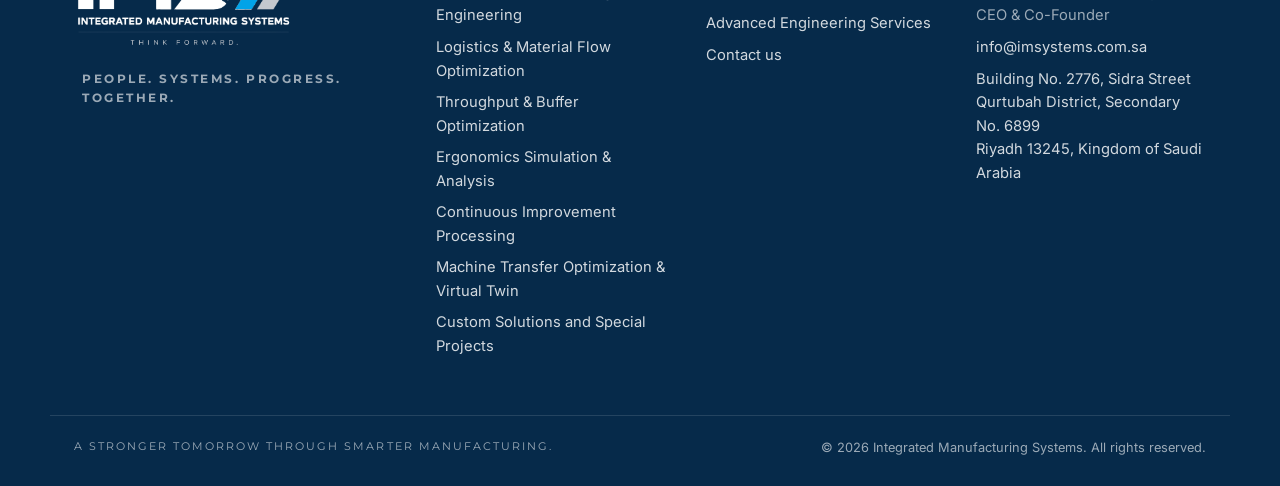
==== commit 33c69ca6: "Header: show the full lockup next to the wordmark Adds "Integrated Manufacturing Systems / Think For" ====
--- a/services/index.html
+++ b/services/index.html
@@ -27,6 +27,7 @@
   <div class="wrap">
     <a class="brand" href="../index.html" aria-label="Integrated Manufacturing Systems home">
       <img src="../assets/brand/ims-wordmark.png" alt="Integrated Manufacturing Systems" width="170" height="50">
+      <span class="brand-desc"><b>Integrated Manufacturing Systems</b><i>Think Forward.</i></span>
     </a>
     <button class="nav-toggle" aria-expanded="false" aria-controls="nav" aria-label="Menu"><span></span><span></span><span></span></button>
     <nav id="nav" class="nav">
--- a/assets/css/site.css
+++ b/assets/css/site.css
@@ -85,7 +85,12 @@
 /* header */
 .site-header { position: sticky; top: 0; z-index: 50; background: rgba(255,255,255,.96); backdrop-filter: blur(8px); border-bottom: 1px solid var(--line); }
 .site-header .wrap { display: flex; align-items: center; justify-content: space-between; height: 76px; }
+.brand { display: inline-flex; align-items: center; gap: 14px; }
 .brand img { width: 150px; height: auto; }
+.brand-desc { display: flex; flex-direction: column; line-height: 1.3; padding-left: 14px; border-left: 1px solid var(--silver); }
+.brand-desc b { font-family: var(--font-head); font-weight: 700; font-size: .66rem; letter-spacing: .06em; text-transform: uppercase; color: var(--navy); }
+.brand-desc i { font-style: normal; font-family: var(--font-head); font-weight: 500; font-size: .6rem; letter-spacing: .3em; text-transform: uppercase; color: var(--silver); }
+@media (max-width: 640px) { .brand-desc { display: none; } }
 .nav ul { list-style: none; margin: 0; padding: 0; display: flex; align-items: center; gap: 4px; }
 .nav > ul > li > a { display: block; padding: 10px 14px; font-family: var(--font-head); font-weight: 600; font-size: .9rem; color: var(--navy-deep); border-radius: var(--radius); }
 .nav > ul > li > a:hover, .nav > ul > li > a.active { color: var(--blue); }
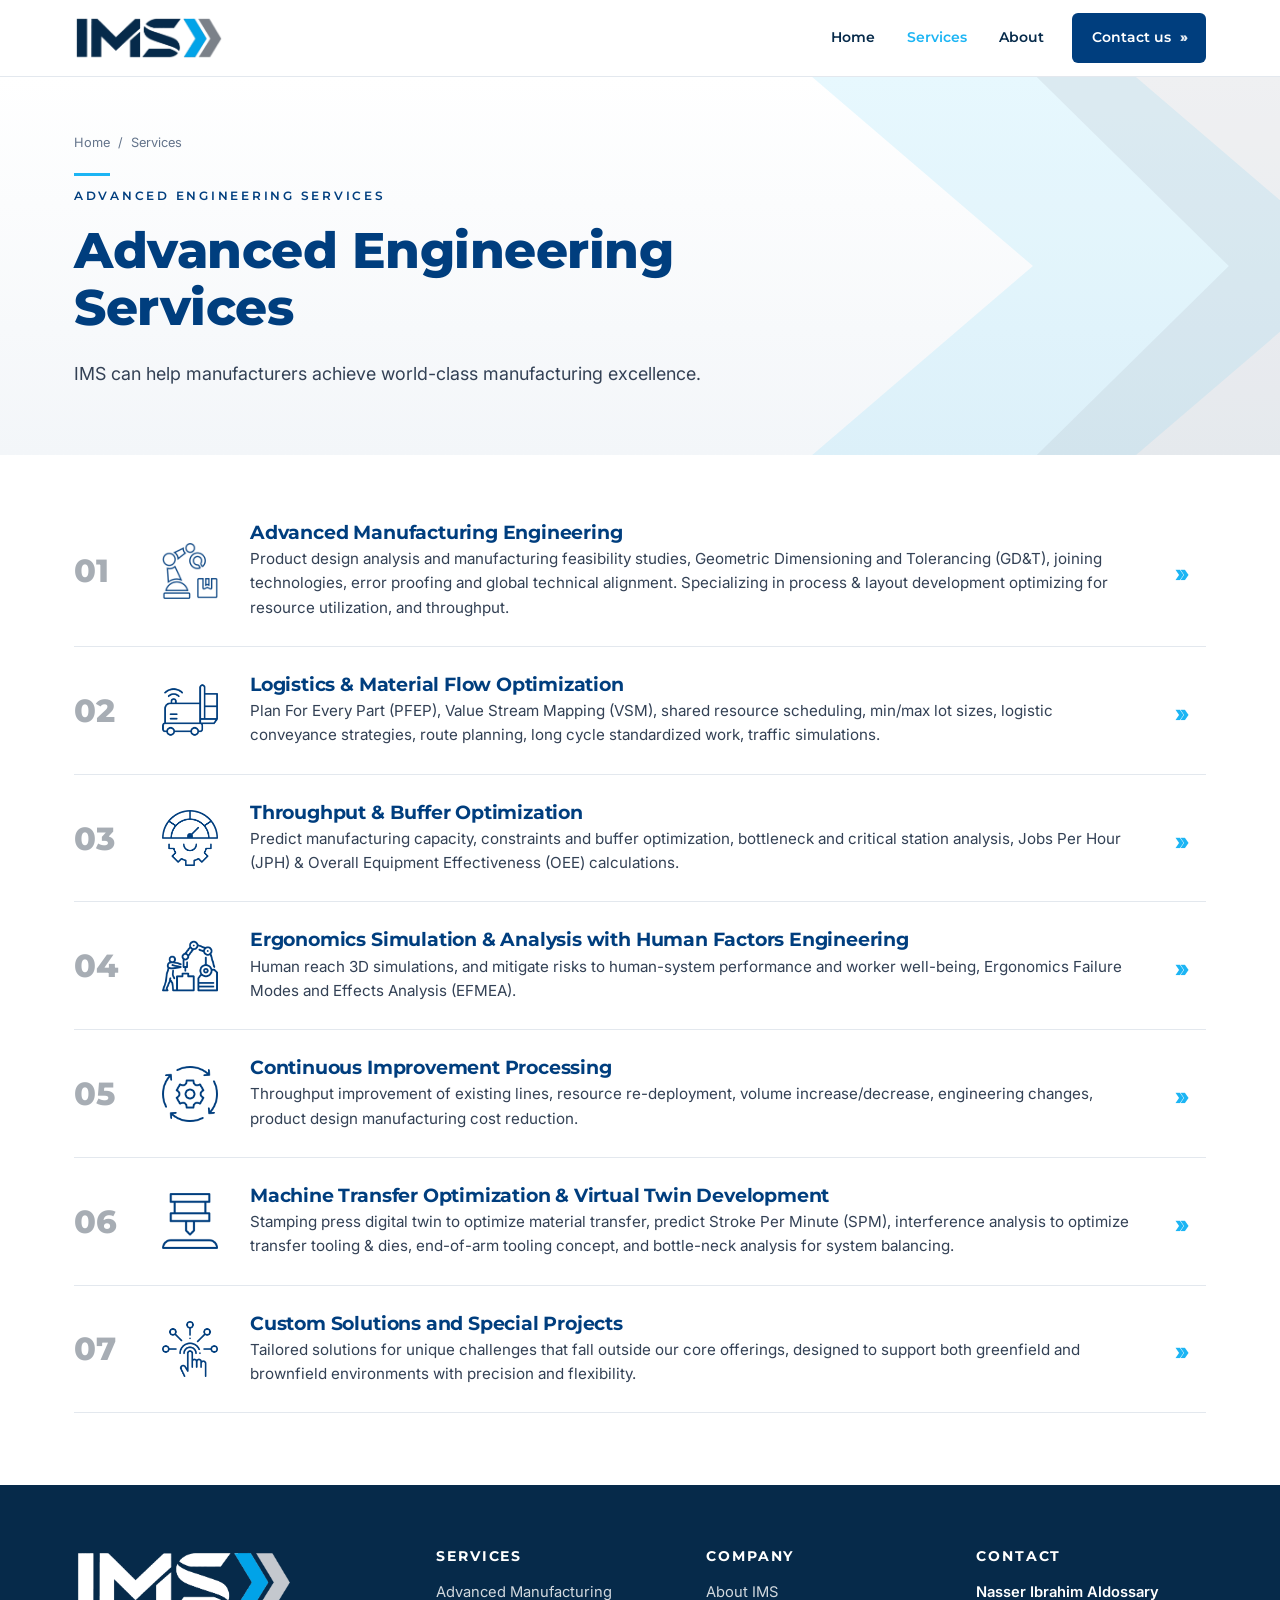
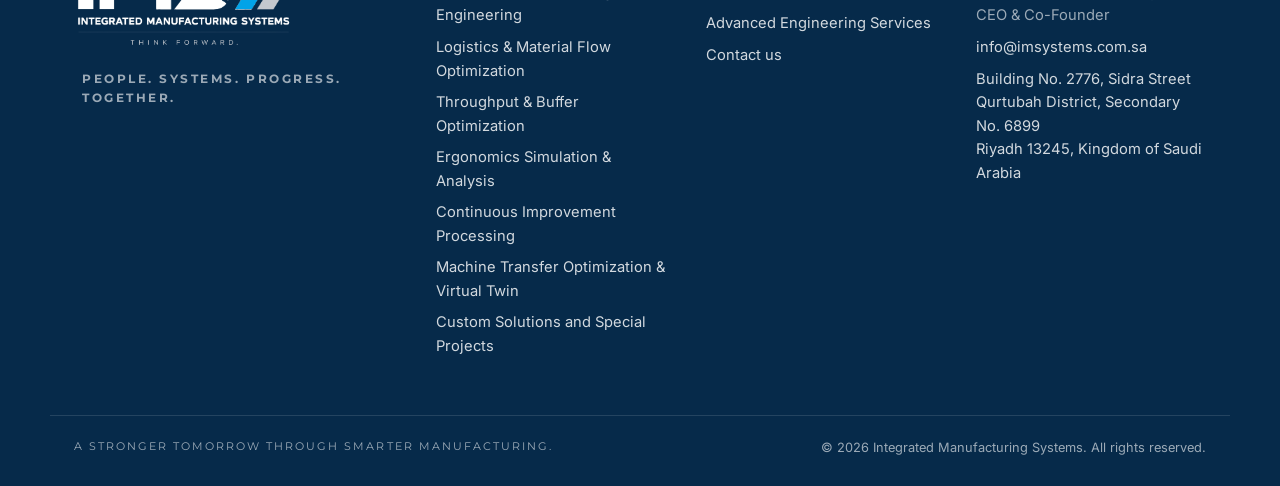
==== commit a7f3af9e: "Header: single Contact us entry instead of Contact link plus button Co-Authored-By: Claude Fable 5.1" ====
--- a/services/index.html
+++ b/services/index.html
@@ -27,7 +27,6 @@
   <div class="wrap">
     <a class="brand" href="../index.html" aria-label="Integrated Manufacturing Systems home">
       <img src="../assets/brand/ims-wordmark.png" alt="Integrated Manufacturing Systems" width="170" height="50">
-      <span class="brand-desc"><b>Integrated Manufacturing Systems</b><i>Think Forward.</i></span>
     </a>
     <button class="nav-toggle" aria-expanded="false" aria-controls="nav" aria-label="Menu"><span></span><span></span><span></span></button>
     <nav id="nav" class="nav">
@@ -37,7 +36,6 @@
           <ul class="sub"><li><a href="../services/advanced-manufacturing-engineering.html"><span class="n">01</span>Advanced Manufacturing Engineering</a></li><li><a href="../services/logistics-material-flow-optimization.html"><span class="n">02</span>Logistics &amp; Material Flow Optimization</a></li><li><a href="../services/throughput-buffer-optimization.html"><span class="n">03</span>Throughput &amp; Buffer Optimization</a></li><li><a href="../services/ergonomics-simulation-human-factors.html"><span class="n">04</span>Ergonomics Simulation &amp; Analysis</a></li><li><a href="../services/continuous-improvement-processing.html"><span class="n">05</span>Continuous Improvement Processing</a></li><li><a href="../services/machine-transfer-optimization-virtual-twin.html"><span class="n">06</span>Machine Transfer Optimization &amp; Virtual Twin</a></li><li><a href="../services/custom-solutions-special-projects.html"><span class="n">07</span>Custom Solutions and Special Projects</a></li><li class="all"><a href="../services/index.html">All services <span class="arr" aria-hidden="true">&rsaquo;&rsaquo;</span></a></li></ul>
         </li>
         <li><a href="../index.html#about">About</a></li>
-        <li><a href="../contact.html">Contact</a></li>
         <li class="cta"><a class="btn btn-primary" href="../contact.html">Contact us <span class="arr" aria-hidden="true">&rsaquo;&rsaquo;</span></a></li>
       </ul>
     </nav>
--- a/assets/css/site.css
+++ b/assets/css/site.css
@@ -85,18 +85,14 @@
 /* header */
 .site-header { position: sticky; top: 0; z-index: 50; background: rgba(255,255,255,.96); backdrop-filter: blur(8px); border-bottom: 1px solid var(--line); }
 .site-header .wrap { display: flex; align-items: center; justify-content: space-between; height: 76px; }
-.brand { display: inline-flex; align-items: center; gap: 14px; }
 .brand img { width: 150px; height: auto; }
-.brand-desc { display: flex; flex-direction: column; line-height: 1.3; padding-left: 14px; border-left: 1px solid var(--silver); }
-.brand-desc b { font-family: var(--font-head); font-weight: 700; font-size: .66rem; letter-spacing: .06em; text-transform: uppercase; color: var(--navy); }
-.brand-desc i { font-style: normal; font-family: var(--font-head); font-weight: 500; font-size: .6rem; letter-spacing: .3em; text-transform: uppercase; color: var(--silver); }
-@media (max-width: 640px) { .brand-desc { display: none; } }
 .nav ul { list-style: none; margin: 0; padding: 0; display: flex; align-items: center; gap: 4px; }
 .nav > ul > li > a { display: block; padding: 10px 14px; font-family: var(--font-head); font-weight: 600; font-size: .9rem; color: var(--navy-deep); border-radius: var(--radius); }
 .nav > ul > li > a:hover, .nav > ul > li > a.active { color: var(--blue); }
 .nav .cta { margin-left: 10px; }
 .nav .cta a { padding: 11px 18px; color: #fff; }
 .nav .cta a:hover { color: #fff; }
+.nav .cta a.active { background: var(--blue); }
 .has-sub { position: relative; }
 .nav .sub {
   position: absolute; top: 100%; left: 0; min-width: 320px; background: #fff; border: 1px solid var(--line);
@@ -279,7 +275,7 @@
 @media (max-width: 1000px) {
   .grid-3 { grid-template-columns: 1fr 1fr; }
   .grid-4 { grid-template-columns: 1fr 1fr; }
-  .nav .cta { display: none; }
+  .nav .cta a { padding: 9px 14px; font-size: .85rem; }
 }
 @media (max-width: 820px) {
   section { padding: 56px 0; }
@@ -306,7 +302,8 @@
   .nav .sub { position: static; display: none; border: 0; box-shadow: none; padding: 0 0 8px; background: var(--gray); }
   .nav .has-sub:hover .sub, .nav .has-sub:focus-within .sub { display: none; }
   .nav .has-sub.open .sub, .nav .has-sub.open:hover .sub { display: flex; }
-  .nav .cta { display: block; padding: 8px 24px; }
+  .nav .cta { display: block; padding: 10px 24px 14px; }
+  .nav .cta a { width: 100%; justify-content: center; padding: 14px 18px; font-size: .95rem; }
 }
 @media (max-width: 560px) {
   .grid-3, .grid-4 { grid-template-columns: 1fr; }
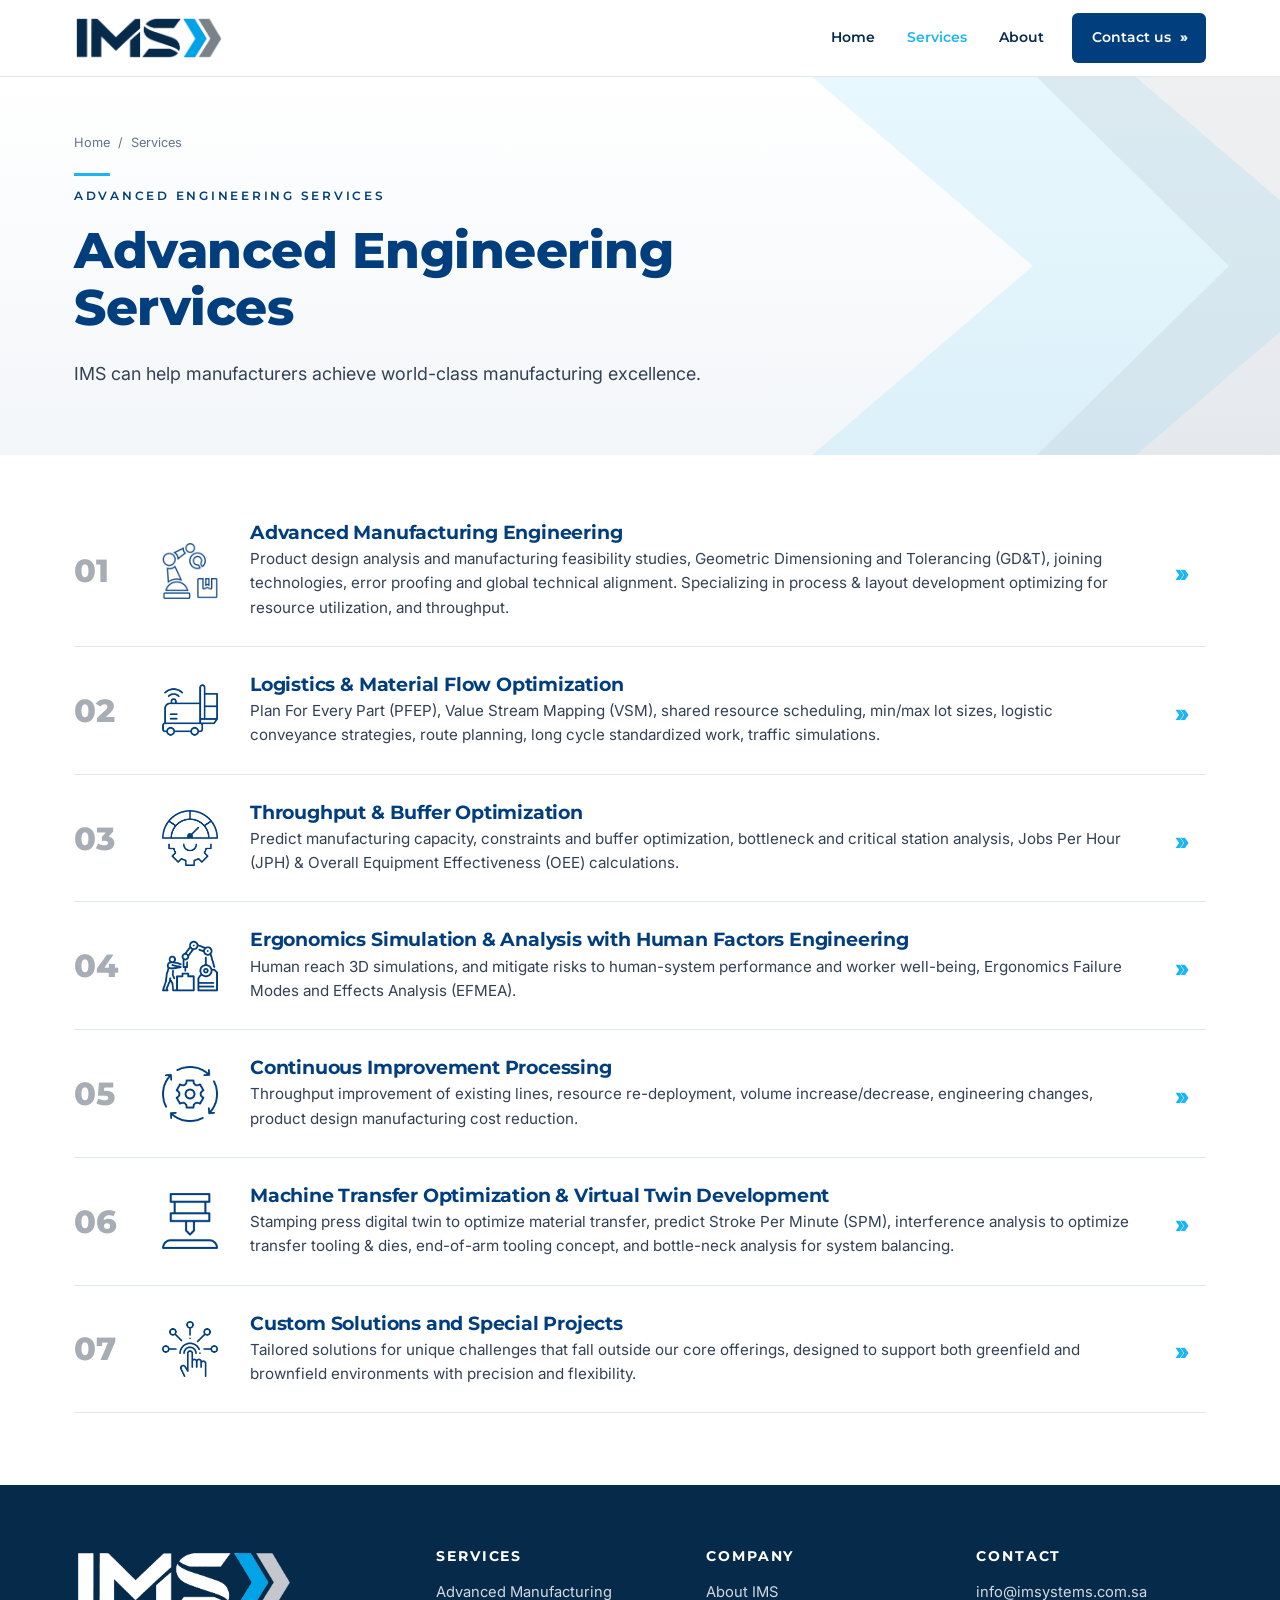
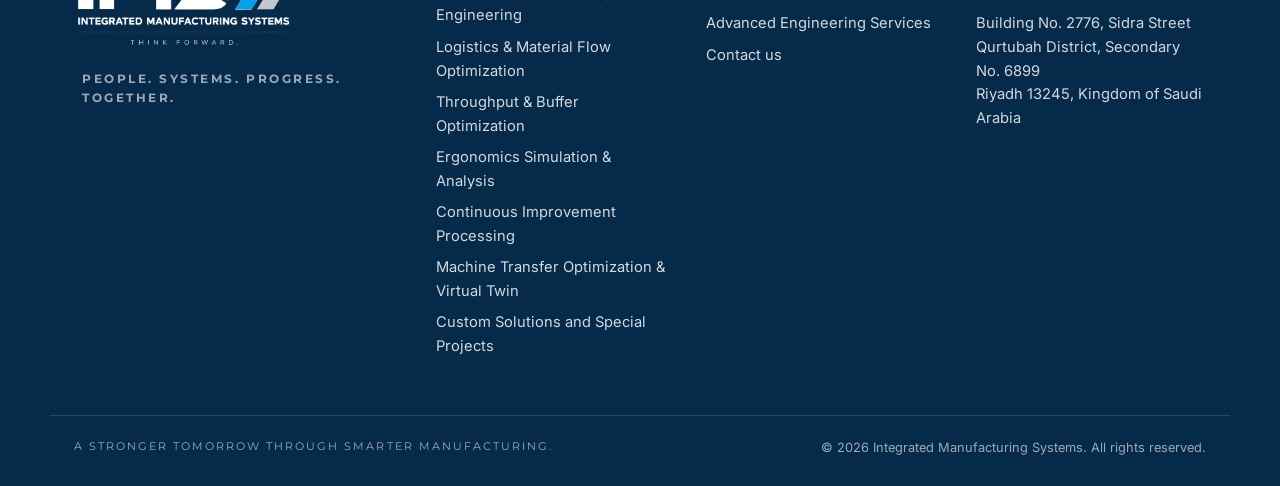
==== commit 05a04b10: "Contact: route enquiries to a function, not a named executive "Projects & proposals" block replaces " ====
--- a/services/index.html
+++ b/services/index.html
@@ -112,7 +112,7 @@
     <div>
       <h4>Contact</h4>
       <ul class="f-links">
-        <li><strong>Nasser Ibrahim Aldossary</strong><br><span class="muted">CEO &amp; Co-Founder</span></li>
+        
         <li><a href="mailto:info@imsystems.com.sa">info@imsystems.com.sa</a></li>
         
         <li>Building No. 2776, Sidra Street<br>Qurtubah District, Secondary No. 6899<br>Riyadh 13245, Kingdom of Saudi Arabia</li>
--- a/assets/css/site.css
+++ b/assets/css/site.css
@@ -92,7 +92,6 @@
 .nav .cta { margin-left: 10px; }
 .nav .cta a { padding: 11px 18px; color: #fff; }
 .nav .cta a:hover { color: #fff; }
-.nav .cta a.active { background: var(--blue); }
 .has-sub { position: relative; }
 .nav .sub {
   position: absolute; top: 100%; left: 0; min-width: 320px; background: #fff; border: 1px solid var(--line);
@@ -229,14 +228,19 @@
 .gal figure.wide img { aspect-ratio: auto; }
 .gal figcaption { padding: 12px 16px; font-size: .88rem; color: var(--muted); }
 
-/* CTA band, echoes the service sheet footer */
-.cta-band { background: var(--gray); padding: 0; }
-.cta-band .grid-2 { grid-template-columns: 320px 1fr; gap: 40px; }
-.cta-block { background: var(--navy); color: #fff; font-family: var(--font-head); font-weight: 800; font-size: 2rem; padding: 48px 32px; clip-path: polygon(0 0, 88% 0, 100% 50%, 88% 100%, 0 100%); }
-.cta-text { padding: 24px 0; }
-.cta-text .lead { margin-bottom: .6rem; color: var(--navy-deep); }
-.mail { font-family: var(--font-head); font-weight: 700; color: var(--navy); }
-.mail::before { content: "\2709"; margin-right: 8px; color: var(--blue); }
+/* closing call-to-action on service pages: one offer, one button, what happens next */
+.cta-close { background: var(--navy); color: #fff; position: relative; overflow: hidden; padding: 64px 0; }
+.cta-close .chev-bg .b1 { background: rgba(255,255,255,.06); right: -10%; }
+.cta-close .chev-bg .b2 { background: rgba(28,181,244,.16); right: -24%; }
+.cta-inner { display: grid; grid-template-columns: 1.4fr 1fr; gap: 48px; align-items: center; position: relative; }
+.cta-copy h2 { color: #fff; font-size: clamp(1.35rem, 2.2vw, 1.8rem); font-weight: 700; margin-bottom: .6em; }
+.cta-copy p { color: rgba(255,255,255,.82); margin: 0; max-width: 56ch; }
+.cta-actions { display: flex; flex-direction: column; align-items: flex-start; gap: 14px; justify-self: end; }
+.cta-actions .btn-light { font-size: 1rem; padding: 15px 26px; box-shadow: 0 10px 24px rgba(0,0,0,.18); }
+.cta-alt { color: rgba(255,255,255,.85); font-size: .92rem; text-decoration: underline; text-underline-offset: 3px; }
+.cta-alt:hover { color: #fff; }
+.topic { font-size: .9rem; color: var(--muted); margin-bottom: 18px; padding-bottom: 14px; border-bottom: 1px solid var(--line); }
+.topic strong { color: var(--navy); }
 .pager { display: grid; grid-template-columns: 1fr auto 1fr; gap: 20px; padding: 32px 24px; align-items: center; }
 .pager a { display: flex; flex-direction: column; font-family: var(--font-head); font-weight: 700; color: var(--navy); }
 .pager small { font-weight: 500; color: var(--muted); font-size: .72rem; letter-spacing: .1em; text-transform: uppercase; }
@@ -255,6 +259,7 @@
 .c-card .c-item { margin-bottom: 22px; }
 .c-card h3 { font-size: .8rem; letter-spacing: .16em; text-transform: uppercase; color: var(--silver); margin-bottom: .3em; }
 .c-card p { margin: 0; font-size: 1.05rem; }
+.c-card .team-desc { font-size: .95rem; color: var(--graphite); }
 .muted { color: var(--muted); font-size: .92rem; }
 .site-footer .muted { color: rgba(255,255,255,.6); }
 .site-footer strong { color: #fff; }
@@ -282,9 +287,9 @@
   .grid-2 { grid-template-columns: 1fr; gap: 32px; }
   .hero .grid-2 { gap: 24px; }
   .hero-media img { max-height: 340px; }
-  .cta-band .grid-2 { grid-template-columns: 1fr; gap: 0; }
-  .cta-block { clip-path: polygon(0 0, 100% 0, 100% 80%, 50% 100%, 0 80%); padding: 32px; font-size: 1.6rem; }
-  .cta-text { padding: 24px; }
+  .cta-close { padding: 48px 0; }
+  .cta-inner { grid-template-columns: 1fr; gap: 24px; }
+  .cta-actions { justify-self: start; }
   .band-cta { justify-content: flex-start; }
   .svc-row { grid-template-columns: 48px 1fr 32px; }
   .svc-row .ico { display: none; }
@@ -302,8 +307,11 @@
   .nav .sub { position: static; display: none; border: 0; box-shadow: none; padding: 0 0 8px; background: var(--gray); }
   .nav .has-sub:hover .sub, .nav .has-sub:focus-within .sub { display: none; }
   .nav .has-sub.open .sub, .nav .has-sub.open:hover .sub { display: flex; }
-  .nav .cta { display: block; padding: 10px 24px 14px; }
-  .nav .cta a { width: 100%; justify-content: center; padding: 14px 18px; font-size: .95rem; }
+  /* in the phone menu the call-to-action is a plain entry like the others */
+  .nav .cta { display: block; margin: 0; padding: 0; }
+  .nav .cta a { display: block; width: auto; background: none; border: 0; border-radius: 0; color: var(--navy-deep); padding: 14px 24px; font-size: .9rem; font-weight: 600; text-align: left; transform: none; }
+  .nav .cta a:hover { background: none; color: var(--blue); transform: none; }
+  .nav .cta .arr { display: none; }
 }
 @media (max-width: 560px) {
   .grid-3, .grid-4 { grid-template-columns: 1fr; }
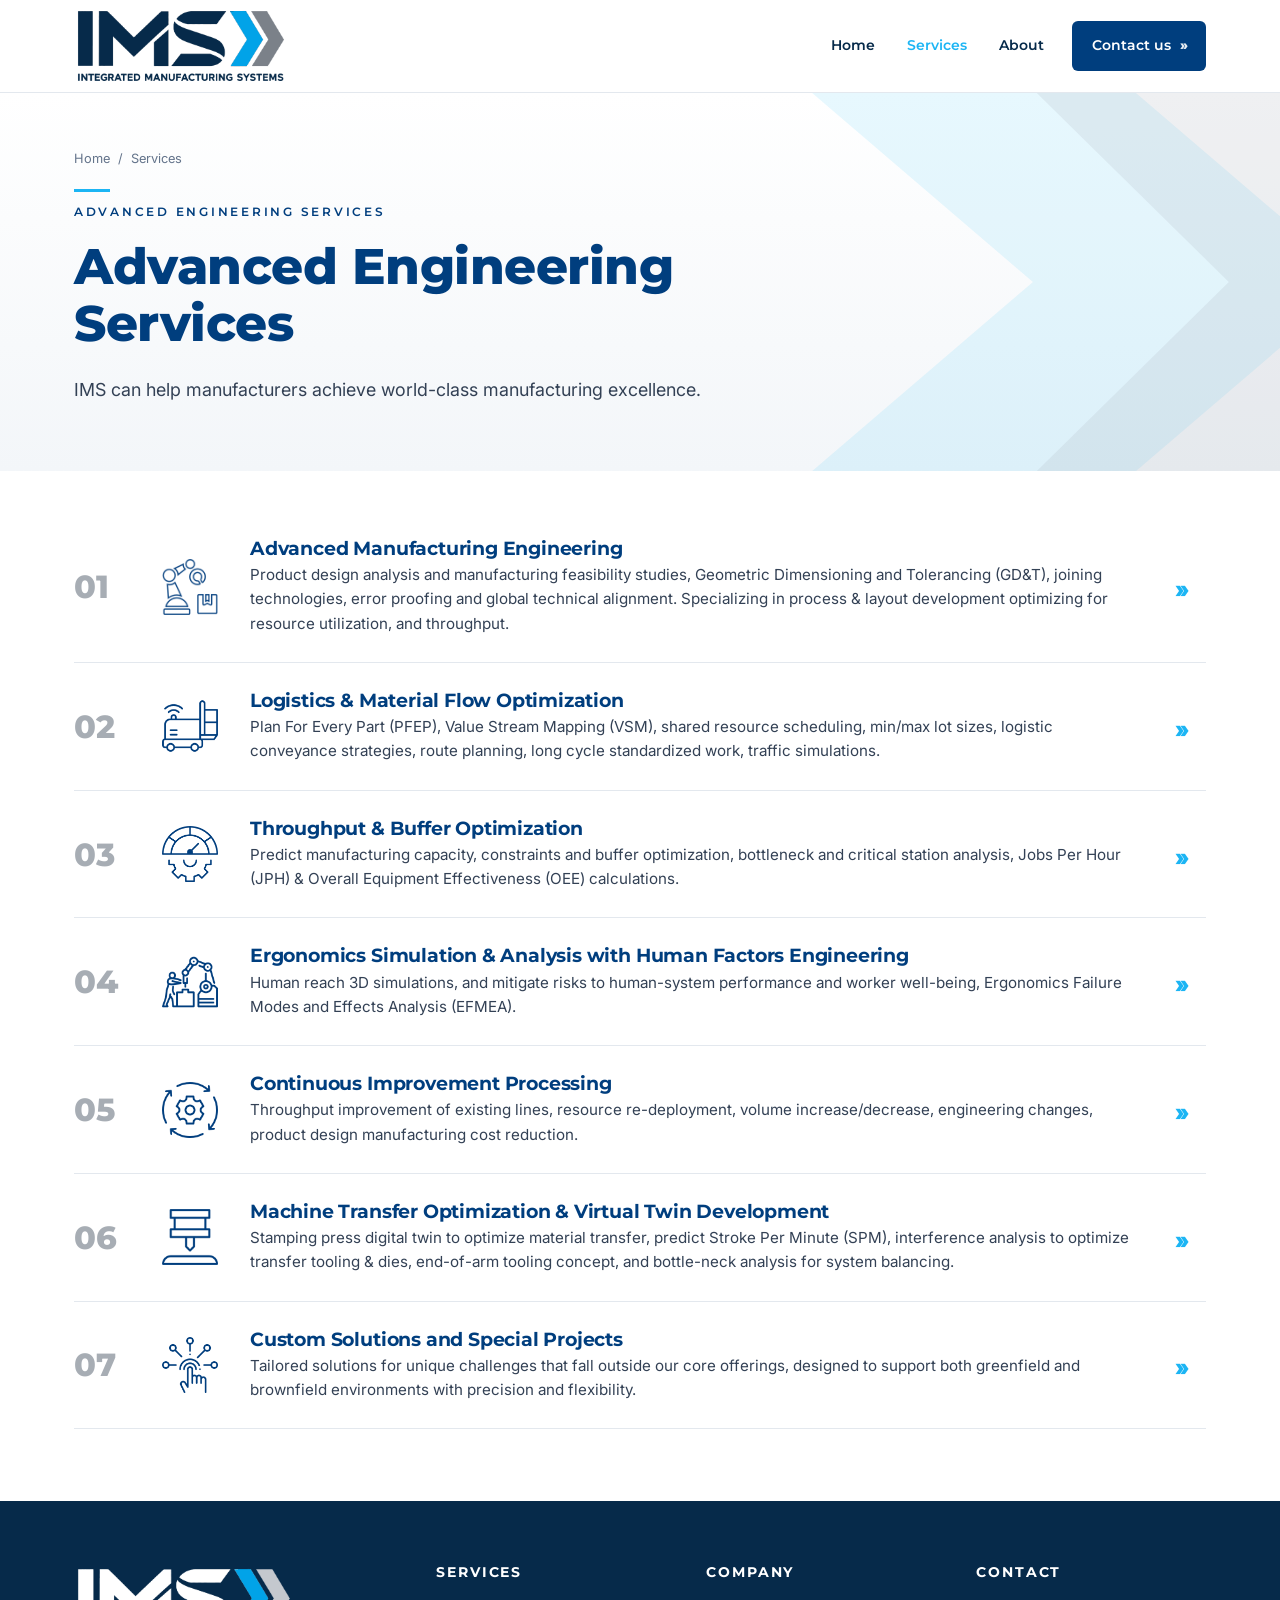
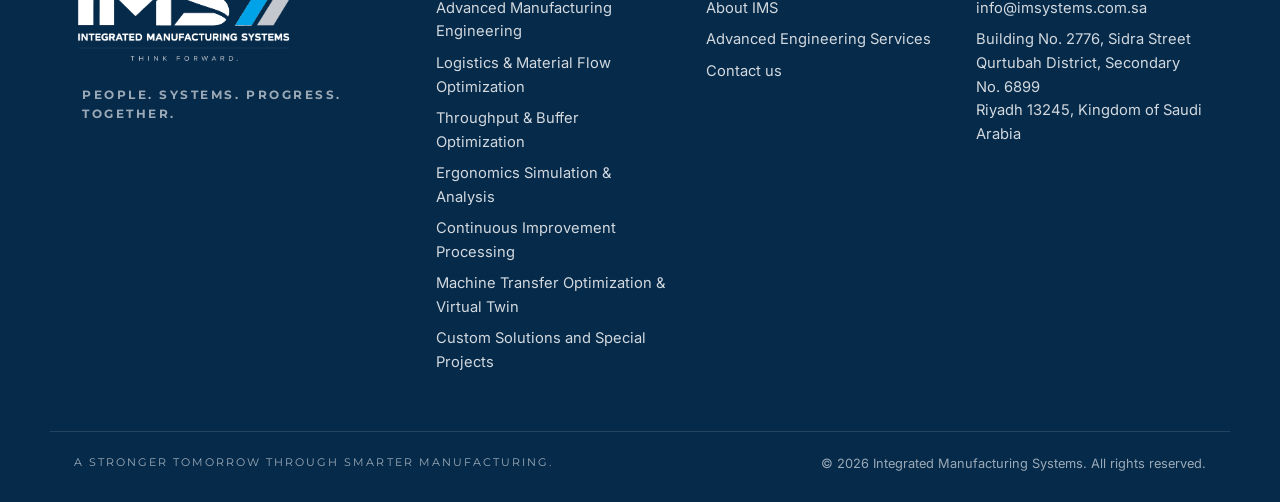
==== commit 6c9367b9: "Header: full logo lockup with the "Integrated Manufacturing Systems" descriptor Cut from the logo fi" ====
--- a/services/index.html
+++ b/services/index.html
@@ -26,7 +26,7 @@
 <header class="site-header">
   <div class="wrap">
     <a class="brand" href="../index.html" aria-label="Integrated Manufacturing Systems home">
-      <img src="../assets/brand/ims-wordmark.png" alt="Integrated Manufacturing Systems" width="170" height="50">
+      <img src="../assets/brand/ims-lockup.png" alt="Integrated Manufacturing Systems" width="1255" height="456">
     </a>
     <button class="nav-toggle" aria-expanded="false" aria-controls="nav" aria-label="Menu"><span></span><span></span><span></span></button>
     <nav id="nav" class="nav">
--- a/assets/css/site.css
+++ b/assets/css/site.css
@@ -84,8 +84,9 @@
 
 /* header */
 .site-header { position: sticky; top: 0; z-index: 50; background: rgba(255,255,255,.96); backdrop-filter: blur(8px); border-bottom: 1px solid var(--line); }
-.site-header .wrap { display: flex; align-items: center; justify-content: space-between; height: 76px; }
-.brand img { width: 150px; height: auto; }
+.site-header .wrap { display: flex; align-items: center; justify-content: space-between; height: 92px; }
+.brand { display: block; line-height: 0; }
+.brand img { width: 214px; height: auto; }
 .nav ul { list-style: none; margin: 0; padding: 0; display: flex; align-items: center; gap: 4px; }
 .nav > ul > li > a { display: block; padding: 10px 14px; font-family: var(--font-head); font-weight: 600; font-size: .9rem; color: var(--navy-deep); border-radius: var(--radius); }
 .nav > ul > li > a:hover, .nav > ul > li > a.active { color: var(--blue); }
@@ -299,8 +300,10 @@
   .pager { grid-template-columns: 1fr; text-align: left; }
   .pager .next { text-align: left; }
   /* mobile nav */
+  .site-header .wrap { height: 84px; }
+  .brand img { width: 190px; }
   .nav-toggle { display: block; }
-  .nav { position: absolute; top: 76px; left: 0; right: 0; background: #fff; border-bottom: 1px solid var(--line); box-shadow: var(--shadow); display: none; }
+  .nav { position: absolute; top: 84px; left: 0; right: 0; background: #fff; border-bottom: 1px solid var(--line); box-shadow: var(--shadow); display: none; }
   .nav.open { display: block; }
   .nav ul { flex-direction: column; align-items: stretch; gap: 0; padding: 8px 0; }
   .nav > ul > li > a { padding: 14px 24px; }
@@ -317,5 +320,51 @@
   .grid-3, .grid-4 { grid-template-columns: 1fr; }
   .input-grid { grid-template-columns: 1fr 1fr; }
   .num-title { flex-direction: column; gap: 4px; }
-  .brand img { width: 128px; }
-}
+  .brand img { width: 176px; }
+}
+
+/* ---------- home hero: split-screen industrial (Direction 01) ---------- */
+.hero-split { background: #fff; padding: 48px 0 36px; min-height: 600px; }
+.hero-photo { position: absolute; inset: 0; z-index: 0; }
+.hero-photo img { position: absolute; right: 0; top: 0; height: 100%; width: 66%; object-fit: cover; object-position: right center; }
+.hero-fade { position: absolute; inset: 0; background: linear-gradient(90deg, #fff 0%, #fff 38%, rgba(255,255,255,.88) 46%, rgba(255,255,255,0) 62%), linear-gradient(180deg, rgba(255,255,255,.35) 0%, rgba(255,255,255,0) 30%, rgba(255,255,255,0) 80%, rgba(255,255,255,.6) 100%); }
+.hero-split .chev-bg { z-index: 1; }
+.hero-split .chev-bg .b1 { right: 2%; top: -30%; width: 22%; height: 70%; background: rgba(28,181,244,.12); }
+.hero-split .chev-bg .b2 { right: -6%; top: -30%; width: 22%; height: 70%; background: rgba(167,173,180,.22); }
+.hero-grid { display: grid; grid-template-columns: 1.05fr .95fr; gap: 24px; align-items: center; position: relative; z-index: 2; }
+.hero-split h1 { font-size: clamp(2.3rem, 4.4vw, 3.5rem); letter-spacing: -0.02em; line-height: 1.08; margin: .2em 0 .5em; }
+.hero-split h1 .accent { color: var(--blue); }
+.hero-split .lead { max-width: 54ch; }
+.hero-split .actions { margin: 1.2rem 0 1.4rem; }
+.chips { list-style: none; padding: 0; margin: 0 0 1.6rem; display: flex; flex-wrap: wrap; gap: 8px; max-width: 560px; }
+.chips a { display: inline-flex; align-items: center; gap: 8px; padding: 8px 13px; border: 1px solid var(--line); border-radius: var(--radius); background: #fff; font-family: var(--font-head); font-size: .82rem; font-weight: 600; color: var(--navy-deep); transition: border-color .15s, color .15s, transform .15s; }
+.chips a:hover { border-color: var(--blue); color: var(--navy); transform: translateY(-1px); }
+.chips svg, .trust svg { width: 18px; height: 18px; fill: none; stroke: var(--blue); stroke-width: 1.9; stroke-linecap: round; stroke-linejoin: round; flex: none; }
+.trust { list-style: none; padding: 0; margin: 0 0 1.3rem; display: grid; grid-template-columns: repeat(3, auto); justify-content: start; gap: 0; }
+.trust li { display: flex; align-items: flex-start; gap: 9px; padding: 4px 16px 4px 0; margin-right: 16px; border-right: 1px solid var(--line); }
+.trust li:last-child { border-right: 0; margin-right: 0; }
+.trust svg { width: 26px; height: 26px; stroke: var(--navy); stroke-width: 1.6; margin-top: 1px; }
+.trust strong { display: block; font-family: var(--font-head); font-size: .88rem; color: var(--navy); line-height: 1.2; white-space: nowrap; }
+.trust span { display: block; font-size: .72rem; color: var(--muted); margin-top: 2px; max-width: 15ch; line-height: 1.3; }
+.think { font-family: var(--font-head); font-size: .74rem; font-weight: 600; letter-spacing: .34em; text-transform: uppercase; color: var(--graphite); display: flex; align-items: center; gap: 14px; margin: 0; }
+.think::before { content: ""; width: 34px; height: 2px; background: var(--blue); }
+.hero-visual { position: relative; min-height: 520px; background: none; }
+@media (min-width: 821px) { .hero-visual { background-image: none !important; } }
+.hero-visual .dash { position: absolute; left: -2%; top: 3%; width: 60%; filter: drop-shadow(0 26px 34px rgba(0,62,126,.28)); }
+.hero-visual .dash img { width: 100%; height: auto; }
+.hero-visual .vertical { position: absolute; right: 0; top: 4%; margin: 0; font-family: var(--font-head); font-size: .7rem; font-weight: 500; letter-spacing: .32em; text-transform: uppercase; color: var(--graphite); line-height: 2; text-align: left; }
+@media (max-width: 1100px) {
+  .hero-visual .vertical { display: none; }
+  .hero-visual .dash { width: 66%; }
+}
+@media (max-width: 820px) {
+  .hero-split { padding: 24px 0 40px; min-height: 0; }
+  .hero-photo { display: none; }
+  .hero-grid { grid-template-columns: 1fr; gap: 20px; }
+  .hero-visual { order: -1; min-height: 0; height: 280px; border-radius: var(--radius); overflow: hidden; background-size: cover; background-position: right center; background-repeat: no-repeat; }
+  .hero-split .kicker { letter-spacing: .14em; font-size: .72rem; }
+  .hero-visual .dash { left: 3%; top: 8%; width: 58%; }
+      .trust { grid-template-columns: 1fr; gap: 6px; }
+  .trust li { border-right: 0; margin-right: 0; padding: 4px 0; }
+  .trust span { max-width: none; }
+}
